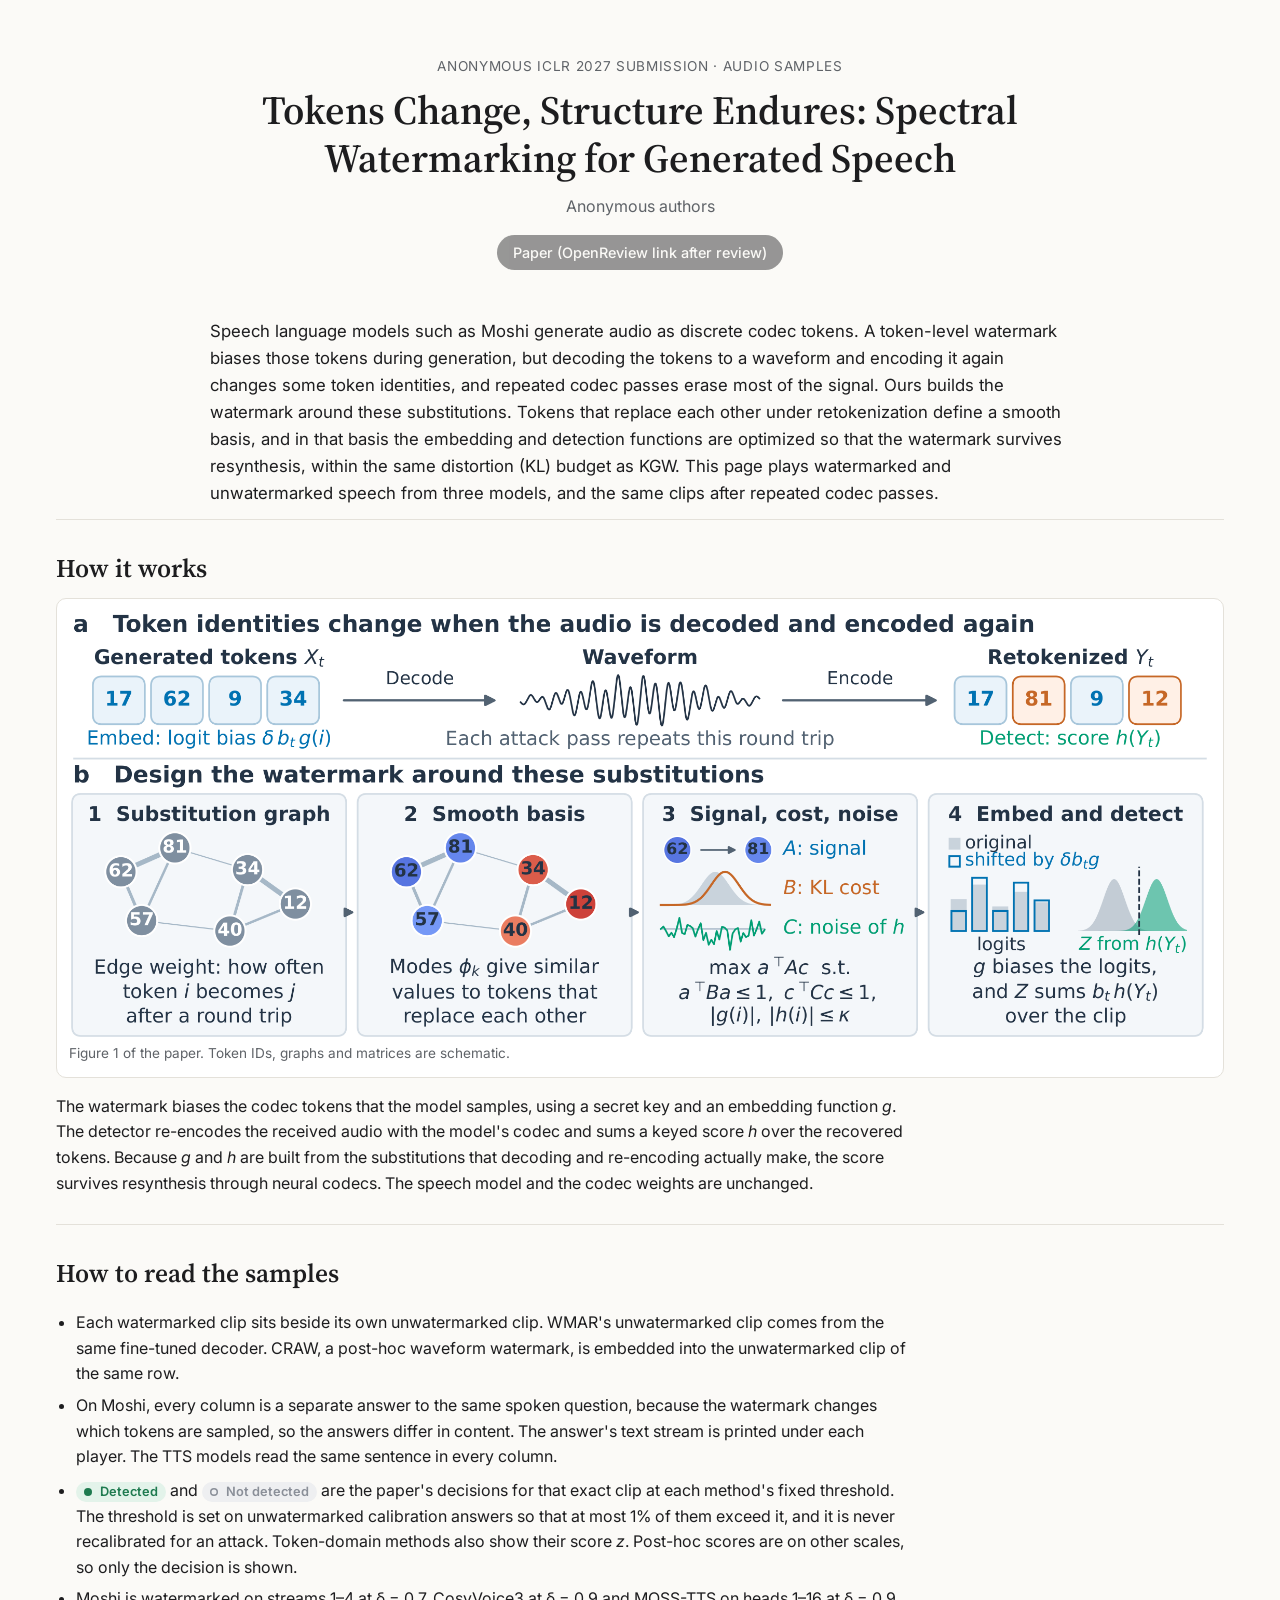
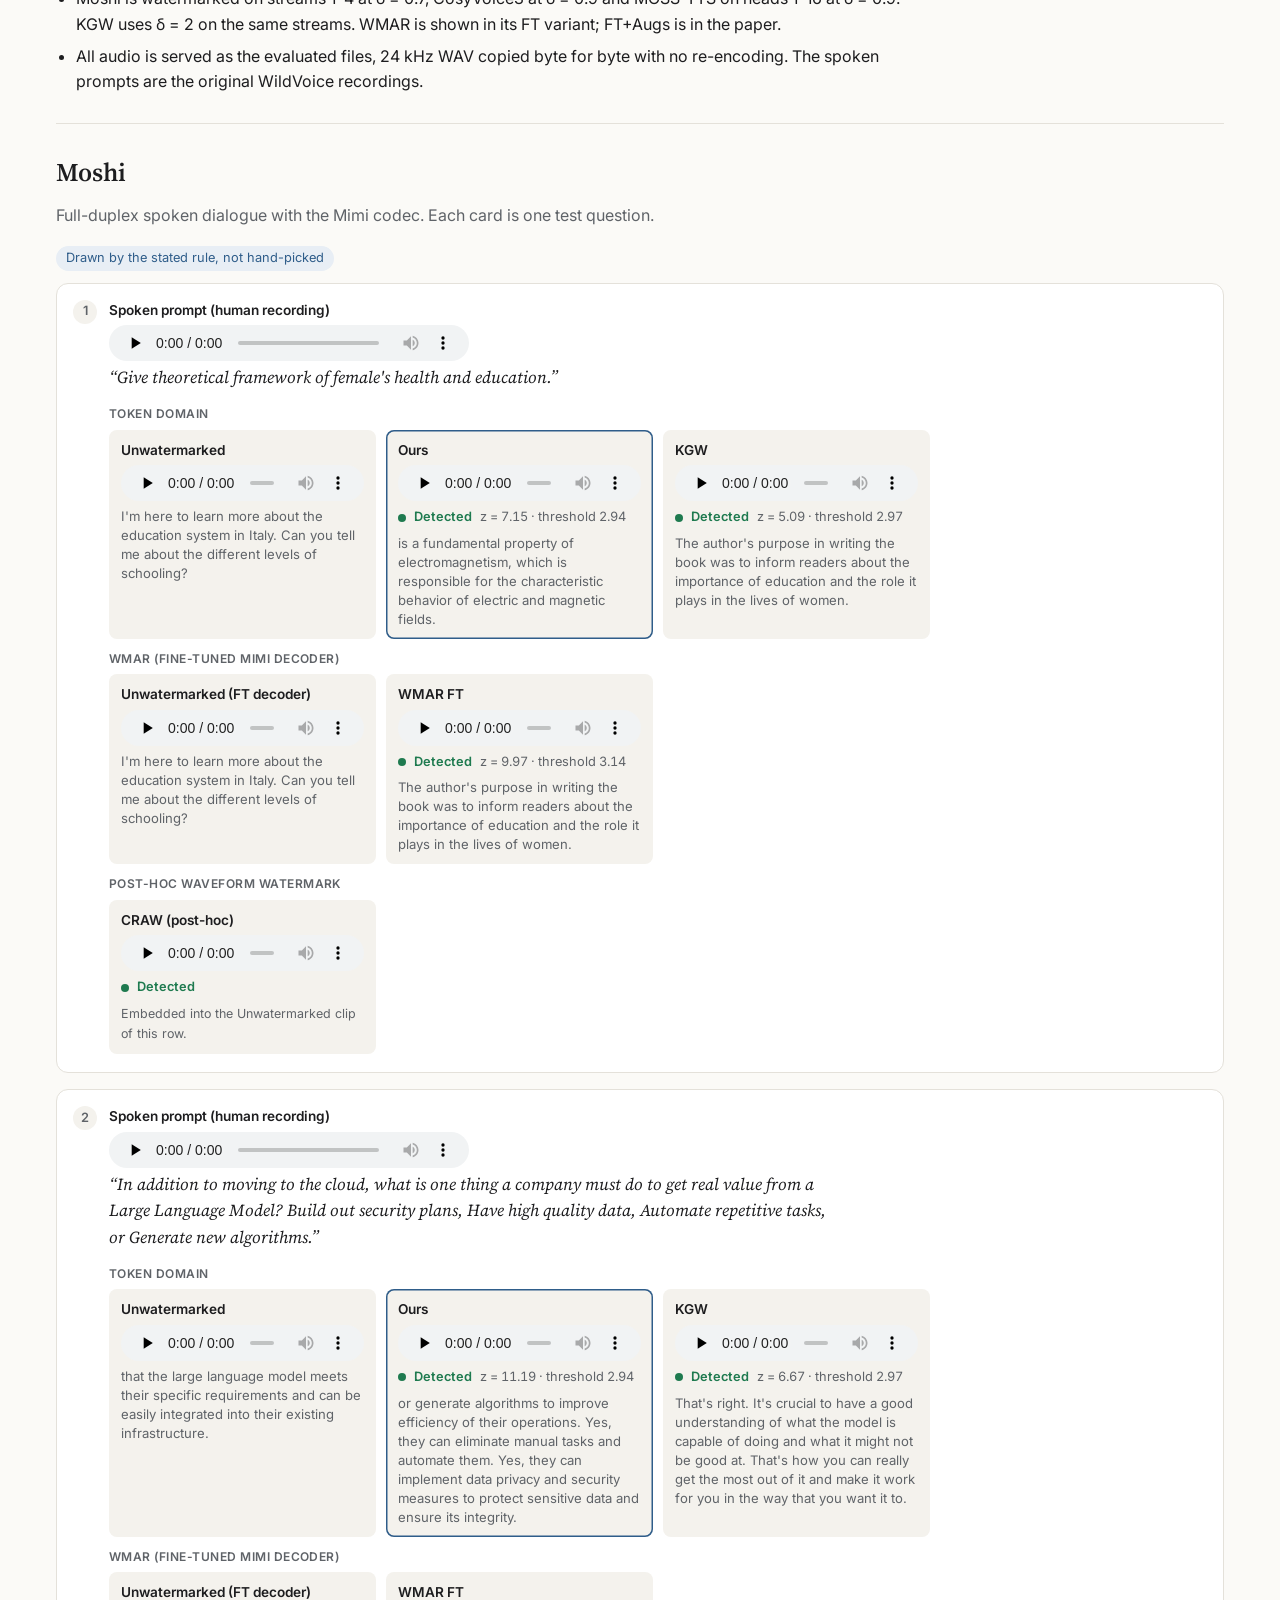
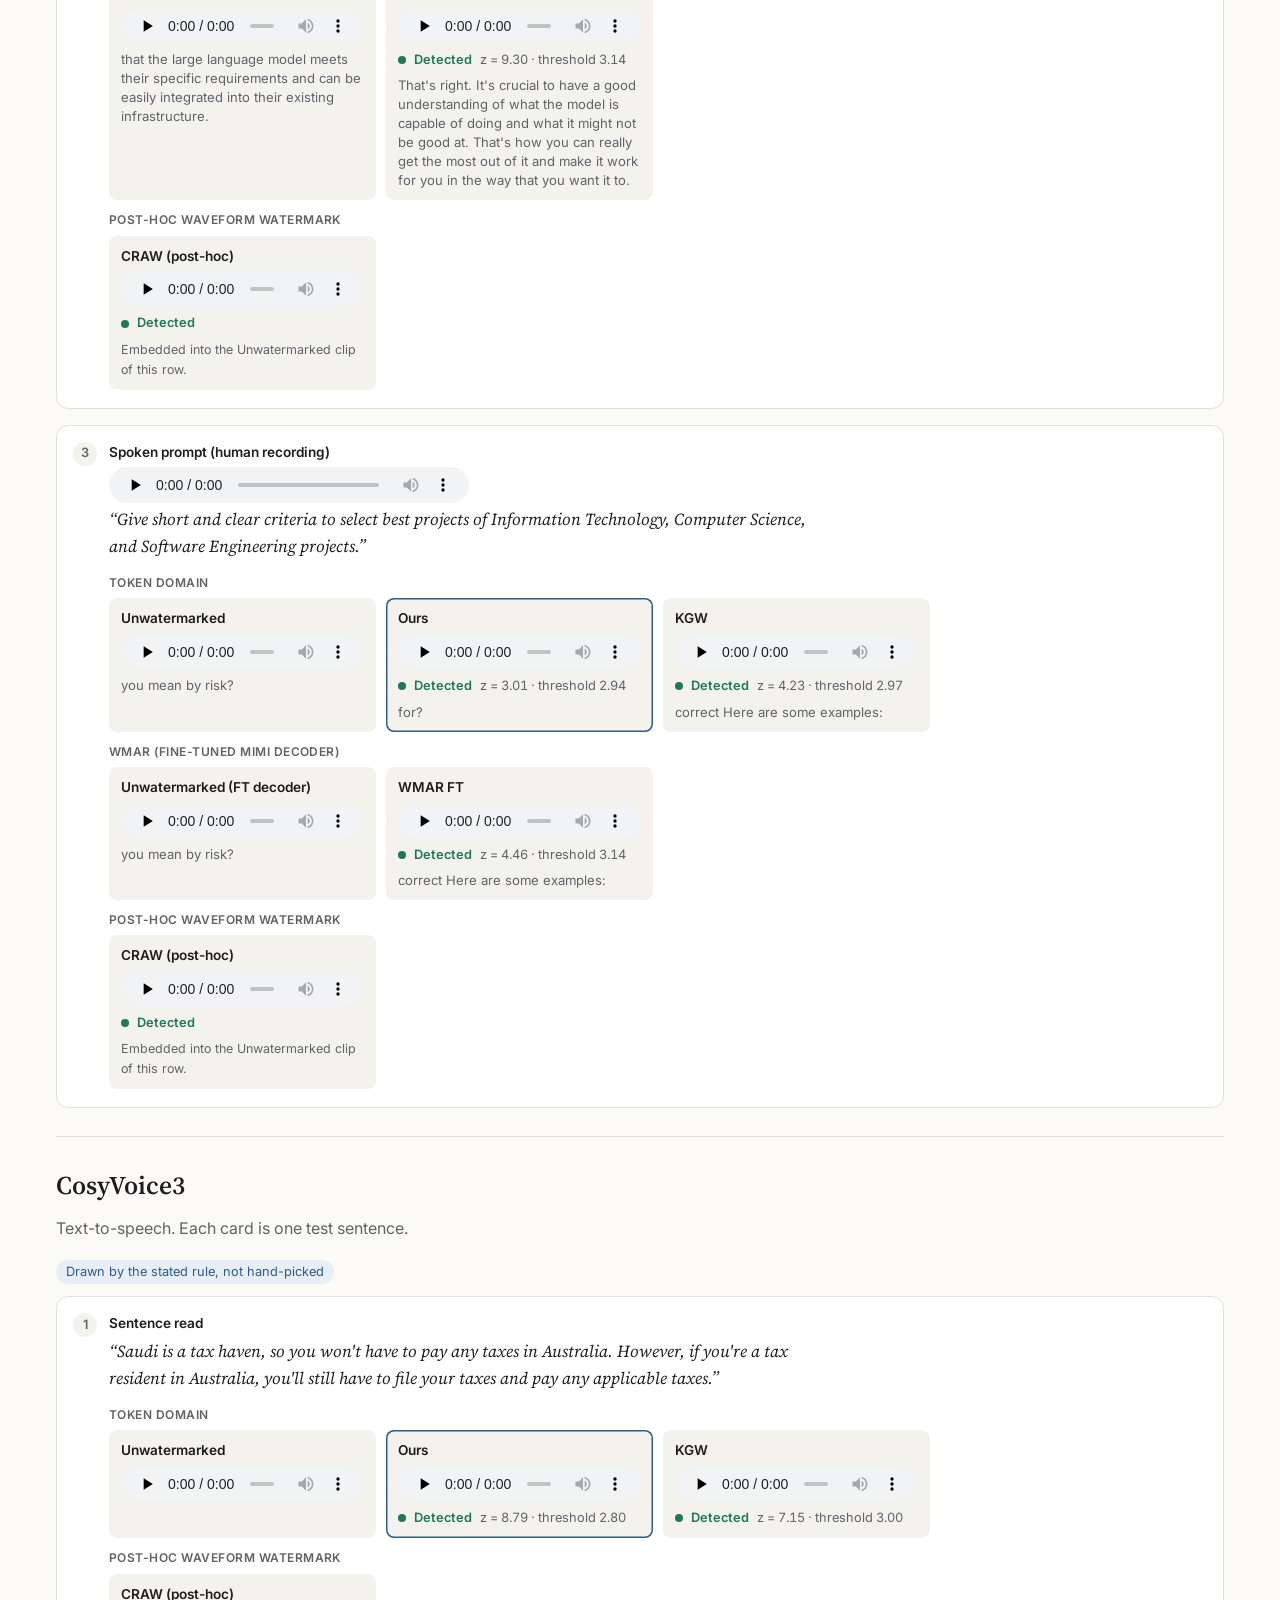
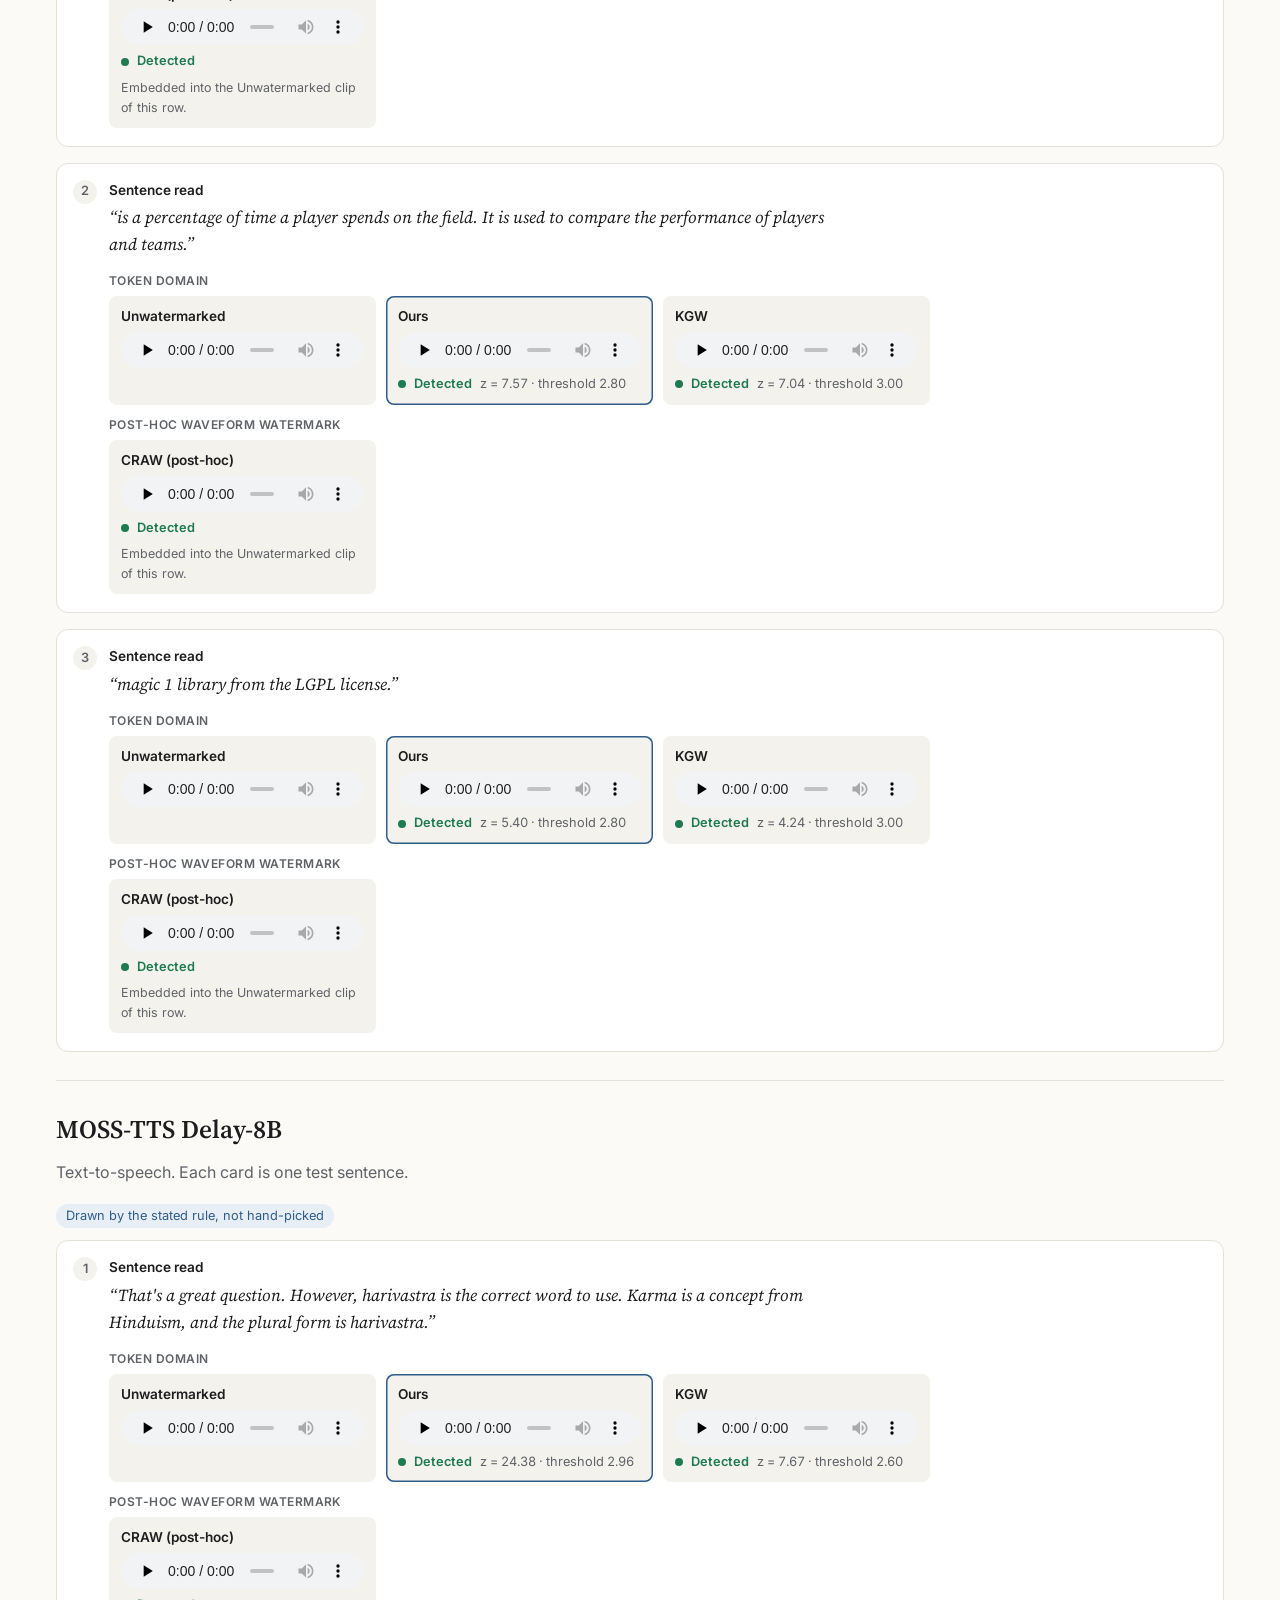
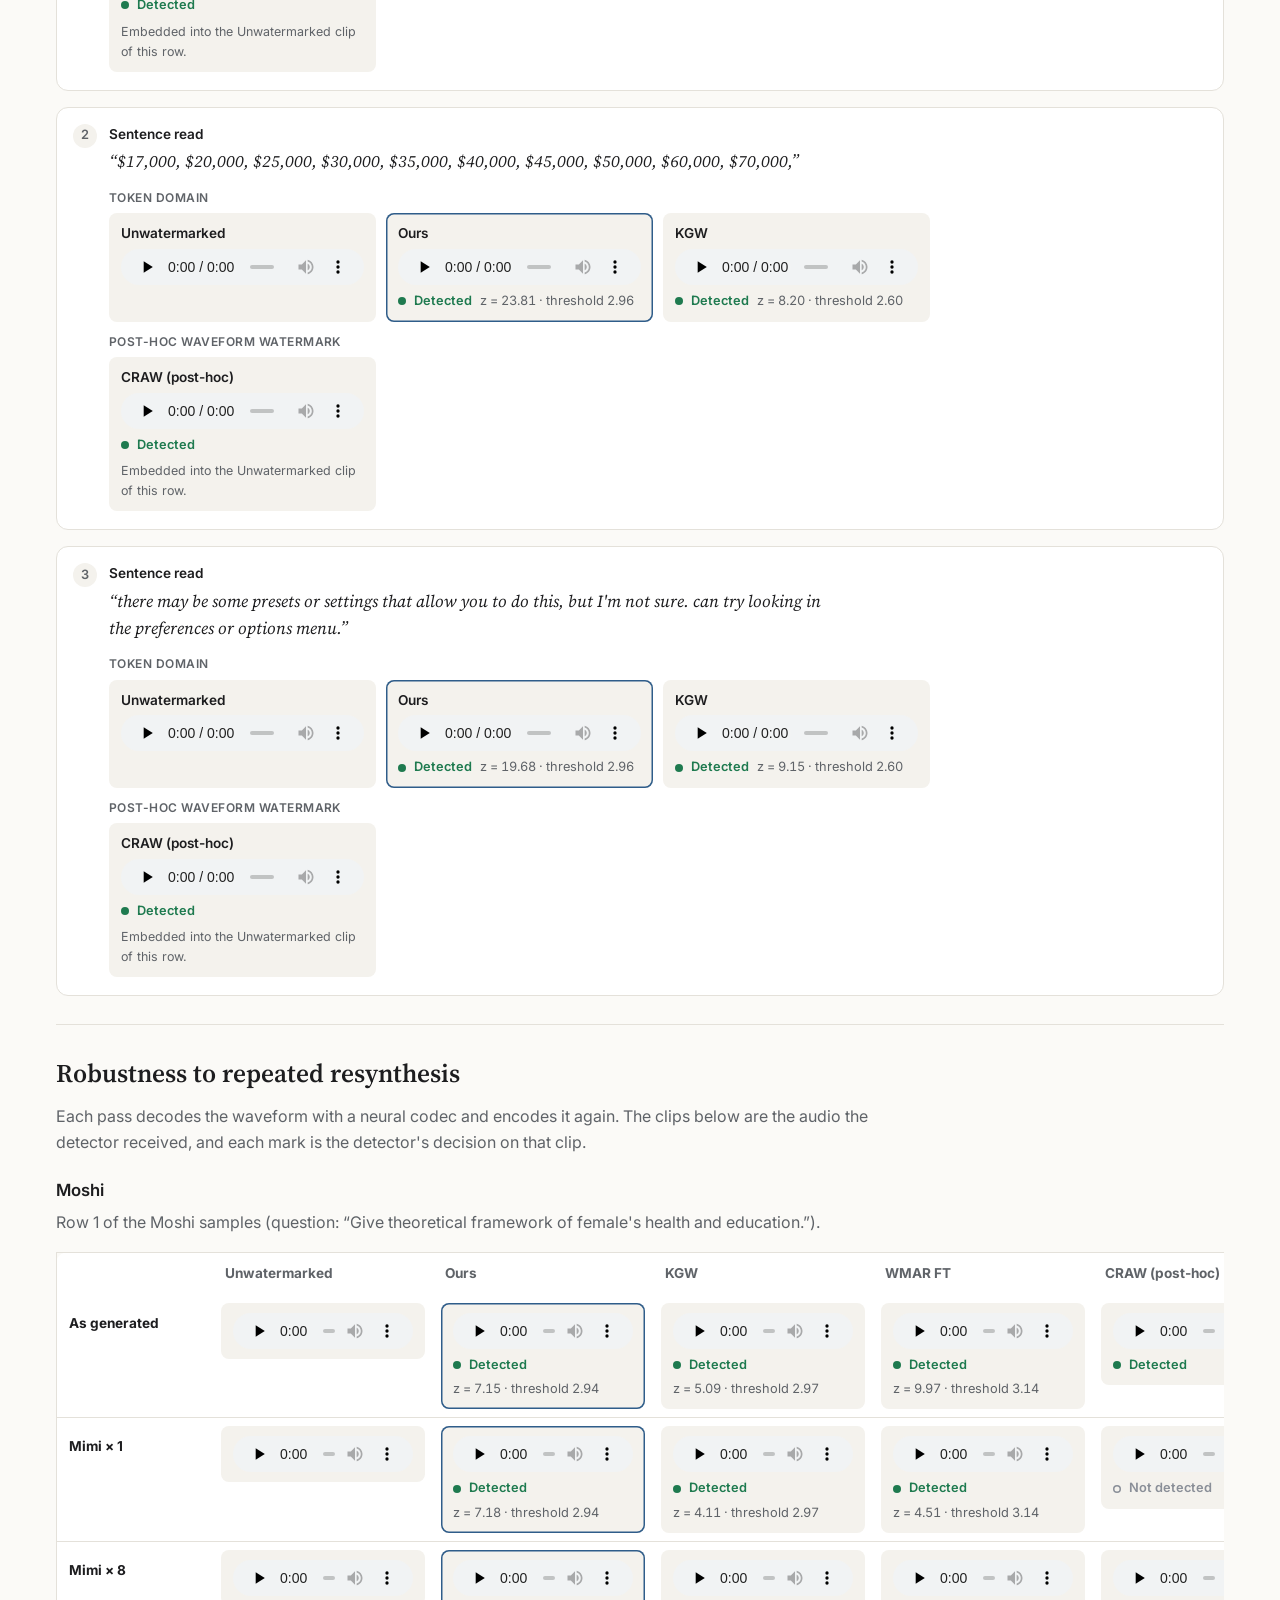
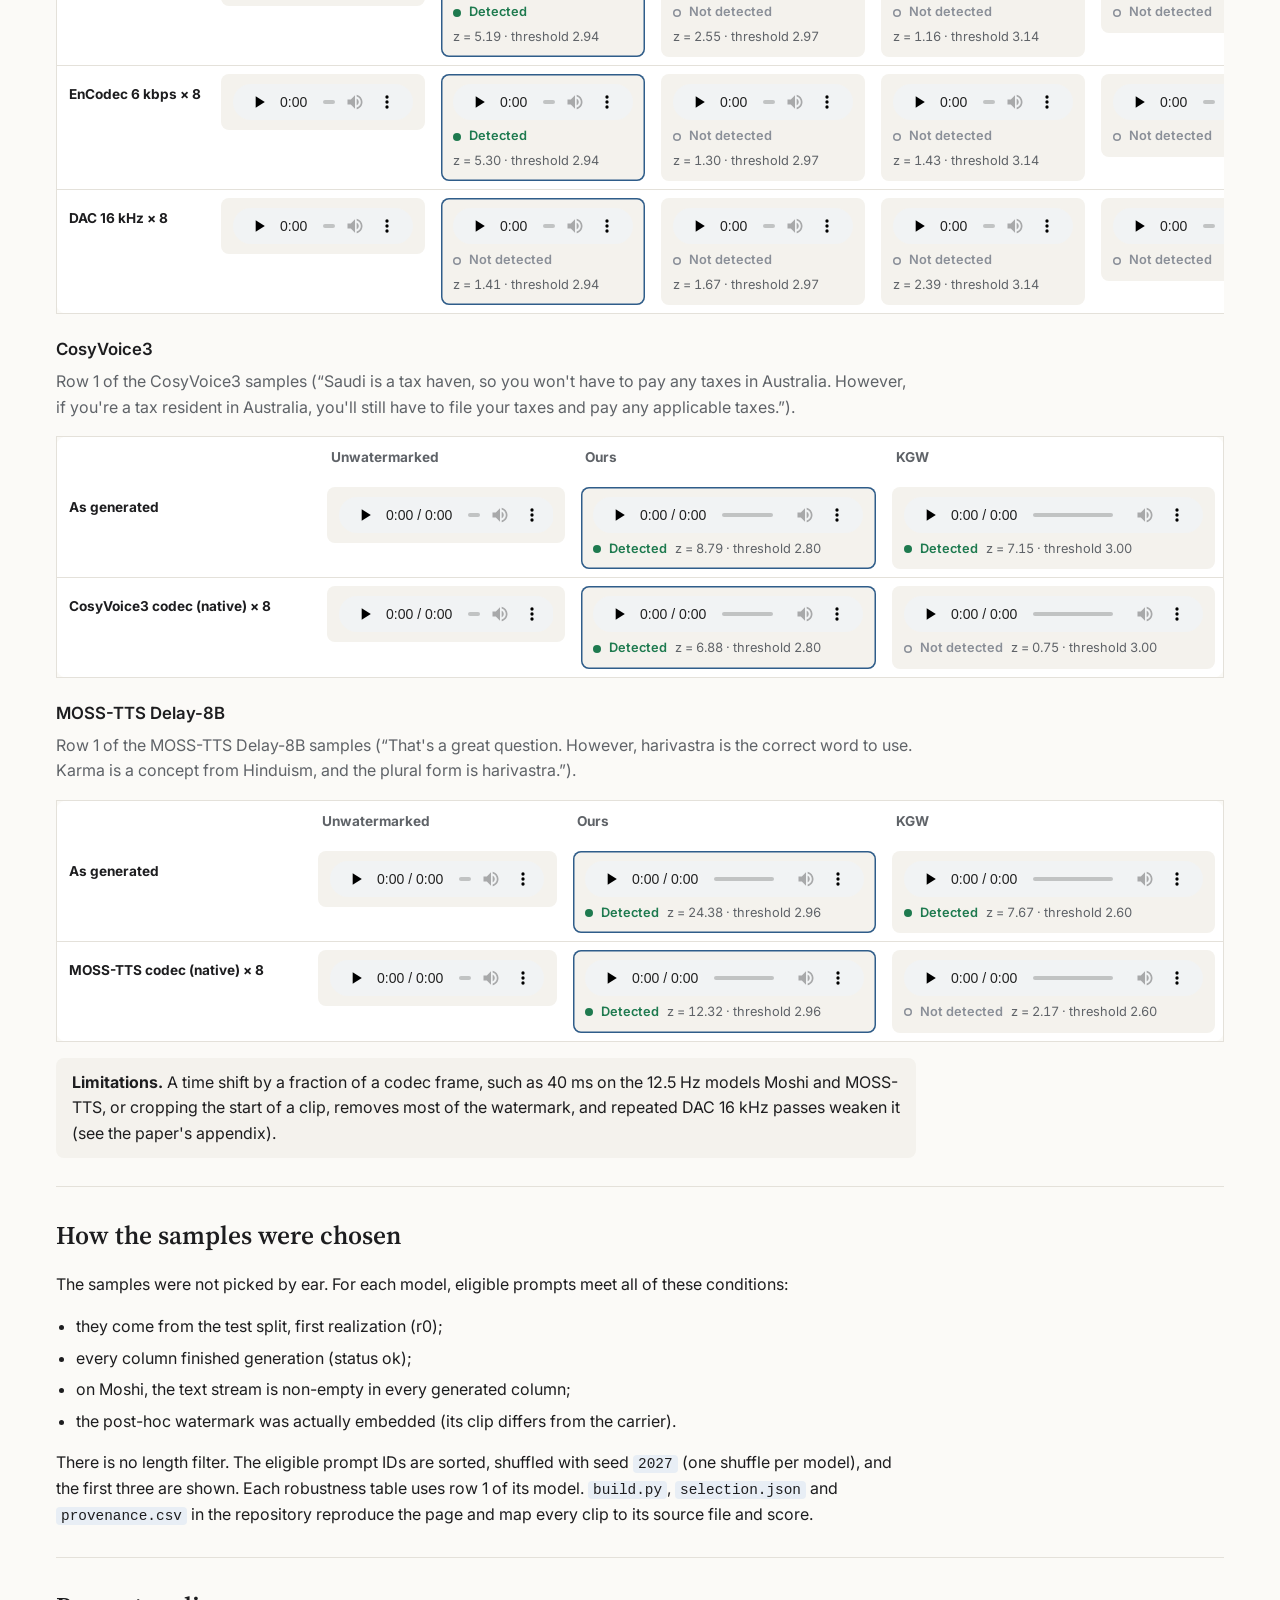
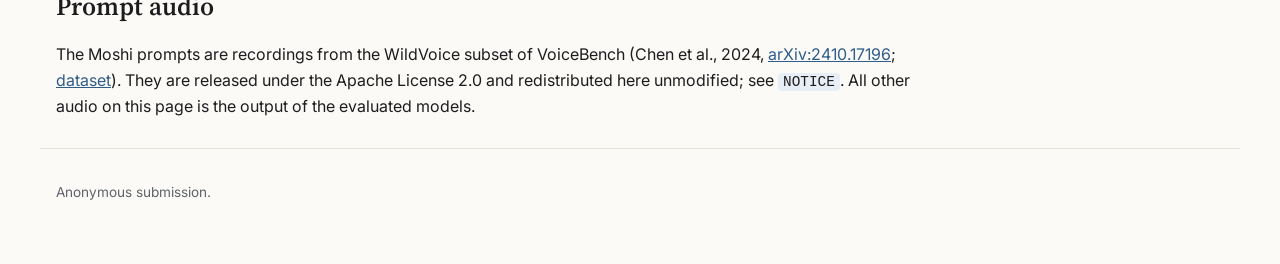
==== index.html @ becadd9c "Demo page" ====
<!DOCTYPE html>
<html lang="en">
<head>
<meta charset="utf-8">
<meta name="viewport" content="width=device-width, initial-scale=1">
<title>Ours Audio Samples</title>
<meta name="description" content="Audio samples for an anonymous ICLR 2027 submission on token-level watermarking for generated speech.">
<link rel="preconnect" href="https://fonts.googleapis.com">
<link href="https://fonts.googleapis.com/css2?family=Source+Serif+4:opsz,wght@8..60,400;8..60,600&family=Inter:wght@400;500;600&display=swap" rel="stylesheet">
<link rel="stylesheet" href="style.css">
</head>
<body>
<header class="hero">
  <p class="venue">Anonymous ICLR 2027 submission · audio samples</p>
  <h1>Tokens Change, Structure Endures: Spectral Watermarking for Generated Speech</h1>
  <p class="authors">Anonymous authors</p>
  <nav class="links"><span class="btn disabled">Paper (OpenReview link after review)</span></nav>
</header>

<main>
<section id="summary">
  <p class="summary">Speech language models such as Moshi generate audio as discrete codec tokens. A token-level watermark
  biases those tokens during generation, but decoding the tokens to a waveform and encoding it again changes some token
  identities, and repeated codec passes erase most of the signal. Ours builds the watermark around these
  substitutions. Tokens that replace each other under retokenization define a smooth basis, and in that basis the embedding
  and detection functions are optimized so that the watermark survives resynthesis, within the same distortion (KL) budget as KGW.
  This page plays watermarked and unwatermarked speech from three models, and the same clips after repeated codec passes.</p>
</section>

<section id="how">
  <h2>How it works</h2>
  <figure class="fig">
    <img src="assets/overview.png" alt="Figure 1 of the paper. (a) Decoding generated tokens and encoding the audio again changes some of them. (b) Substitutions define a graph; its smoothest modes form a basis; signal, cost and noise are measured in it; the solved functions g and h embed and detect the watermark." width="2200" height="820">
    <figcaption>Figure 1 of the paper. Token IDs, graphs and matrices are schematic.</figcaption>
  </figure>
  <p>The watermark biases the codec tokens that the model samples, using a secret key and an embedding function <i>g</i>. The
  detector re-encodes the received audio with the model's codec and sums a keyed score <i>h</i> over the recovered tokens.
  Because <i>g</i> and <i>h</i> are built from the substitutions that decoding and re-encoding actually make, the score
  survives resynthesis through neural codecs. The speech model and the codec weights are unchanged.</p>
</section>

<section id="listen">
  <h2>How to read the samples</h2>
  <ul class="notes">
    <li>Each watermarked clip sits beside its own unwatermarked clip. WMAR's unwatermarked clip comes from the same
      fine-tuned decoder. CRAW, a post-hoc waveform watermark, is embedded into the unwatermarked clip of the same row.</li>
    <li>On Moshi, every column is a separate answer to the same spoken question, because the watermark changes which tokens
      are sampled, so the answers differ in content. The answer's text stream is printed under each player. The TTS models
      read the same sentence in every column.</li>
    <li><span class="mark yes inline"><span class="dot"></span>Detected</span> and
      <span class="mark no inline"><span class="dot"></span>Not detected</span> are the paper's decisions for that exact
      clip at each method's fixed threshold. The threshold is set on unwatermarked calibration answers so that at most 1% of
      them exceed it, and it is never recalibrated for an attack. Token-domain methods also show their score <i>z</i>.
      Post-hoc scores are on other scales, so only the decision is shown.</li>
    <li>Moshi is watermarked on streams 1–4 at δ = 0.7, CosyVoice3 at δ = 0.9 and MOSS-TTS on heads 1–16 at δ = 0.9. KGW
      uses δ = 2 on the same streams. WMAR is shown in its FT variant; FT+Augs is in the paper.</li>
    <li>All audio is served as the evaluated files, 24 kHz WAV copied byte for byte with no re-encoding. The spoken prompts
      are the original WildVoice recordings.</li>
  </ul>
</section>

<section id="moshi">
  <h2>Moshi</h2>
  <p class="lede">Full-duplex spoken dialogue with the Mimi codec. Each card is one test question.</p>
  <span class="pick">Drawn by the stated rule, not hand-picked</span><article class="card"><div class="rowno">1</div><div class="prompt"><div class="lab">Spoken prompt (human recording)</div><audio controls preload="none" src="audio/prompts/wildvoice_0955.wav"></audio><p class="q">“Give theoretical framework of female&#x27;s health and education.”</p></div><div class="group"><div class="gname">Token domain</div><div class="tiles"><div class="tile null"><div class="lab">Unwatermarked</div><audio controls preload="none" src="audio/moshi/wildvoice_0955/clean/null.wav"></audio><p class="said">I&#x27;m here to learn more about the education system in Italy. Can you tell me about the different levels of schooling?</p></div><div class="tile ours"><div class="lab">Ours</div><audio controls preload="none" src="audio/moshi/wildvoice_0955/clean/ours.wav"></audio><div class="mark yes"><span class="dot"></span>Detected<span class="z">z = 7.15 · threshold 2.94</span></div><p class="said">is a fundamental property of electromagnetism, which is responsible for the characteristic behavior of electric and magnetic fields.</p></div><div class="tile kgw"><div class="lab">KGW</div><audio controls preload="none" src="audio/moshi/wildvoice_0955/clean/kgw.wav"></audio><div class="mark yes"><span class="dot"></span>Detected<span class="z">z = 5.09 · threshold 2.97</span></div><p class="said">The author&#x27;s purpose in writing the book was to inform readers about the importance of education and the role it plays in the lives of women.</p></div></div></div><div class="group"><div class="gname">WMAR (fine-tuned Mimi decoder)</div><div class="tiles"><div class="tile null_wmar"><div class="lab">Unwatermarked (FT decoder)</div><audio controls preload="none" src="audio/moshi/wildvoice_0955/clean/null_wmar.wav"></audio><p class="said">I&#x27;m here to learn more about the education system in Italy. Can you tell me about the different levels of schooling?</p></div><div class="tile wmar"><div class="lab">WMAR FT</div><audio controls preload="none" src="audio/moshi/wildvoice_0955/clean/wmar.wav"></audio><div class="mark yes"><span class="dot"></span>Detected<span class="z">z = 9.97 · threshold 3.14</span></div><p class="said">The author&#x27;s purpose in writing the book was to inform readers about the importance of education and the role it plays in the lives of women.</p></div></div></div><div class="group"><div class="gname">Post-hoc waveform watermark</div><div class="tiles"><div class="tile craw"><div class="lab">CRAW (post-hoc)</div><audio controls preload="none" src="audio/moshi/wildvoice_0955/clean/craw.wav"></audio><div class="mark yes"><span class="dot"></span>Detected</div><p class="note">Embedded into the Unwatermarked clip of this row.</p></div></div></div></article><article class="card"><div class="rowno">2</div><div class="prompt"><div class="lab">Spoken prompt (human recording)</div><audio controls preload="none" src="audio/prompts/wildvoice_0467.wav"></audio><p class="q">“In addition to moving to the cloud, what is one thing a company must do to get real value from a Large Language Model? Build out security plans, Have high quality data, Automate repetitive tasks, or Generate new algorithms.”</p></div><div class="group"><div class="gname">Token domain</div><div class="tiles"><div class="tile null"><div class="lab">Unwatermarked</div><audio controls preload="none" src="audio/moshi/wildvoice_0467/clean/null.wav"></audio><p class="said">that the large language model meets their specific requirements and can be easily integrated into their existing infrastructure.</p></div><div class="tile ours"><div class="lab">Ours</div><audio controls preload="none" src="audio/moshi/wildvoice_0467/clean/ours.wav"></audio><div class="mark yes"><span class="dot"></span>Detected<span class="z">z = 11.19 · threshold 2.94</span></div><p class="said">or generate algorithms to improve efficiency of their operations. Yes, they can eliminate manual tasks and automate them. Yes, they can implement data privacy and security measures to protect sensitive data and ensure its integrity.</p></div><div class="tile kgw"><div class="lab">KGW</div><audio controls preload="none" src="audio/moshi/wildvoice_0467/clean/kgw.wav"></audio><div class="mark yes"><span class="dot"></span>Detected<span class="z">z = 6.67 · threshold 2.97</span></div><p class="said">That&#x27;s right. It&#x27;s crucial to have a good understanding of what the model is capable of doing and what it might not be good at. That&#x27;s how you can really get the most out of it and make it work for you in the way that you want it to.</p></div></div></div><div class="group"><div class="gname">WMAR (fine-tuned Mimi decoder)</div><div class="tiles"><div class="tile null_wmar"><div class="lab">Unwatermarked (FT decoder)</div><audio controls preload="none" src="audio/moshi/wildvoice_0467/clean/null_wmar.wav"></audio><p class="said">that the large language model meets their specific requirements and can be easily integrated into their existing infrastructure.</p></div><div class="tile wmar"><div class="lab">WMAR FT</div><audio controls preload="none" src="audio/moshi/wildvoice_0467/clean/wmar.wav"></audio><div class="mark yes"><span class="dot"></span>Detected<span class="z">z = 9.30 · threshold 3.14</span></div><p class="said">That&#x27;s right. It&#x27;s crucial to have a good understanding of what the model is capable of doing and what it might not be good at. That&#x27;s how you can really get the most out of it and make it work for you in the way that you want it to.</p></div></div></div><div class="group"><div class="gname">Post-hoc waveform watermark</div><div class="tiles"><div class="tile craw"><div class="lab">CRAW (post-hoc)</div><audio controls preload="none" src="audio/moshi/wildvoice_0467/clean/craw.wav"></audio><div class="mark yes"><span class="dot"></span>Detected</div><p class="note">Embedded into the Unwatermarked clip of this row.</p></div></div></div></article><article class="card"><div class="rowno">3</div><div class="prompt"><div class="lab">Spoken prompt (human recording)</div><audio controls preload="none" src="audio/prompts/wildvoice_0792.wav"></audio><p class="q">“Give short and clear criteria to select best projects of Information Technology, Computer Science, and Software Engineering projects.”</p></div><div class="group"><div class="gname">Token domain</div><div class="tiles"><div class="tile null"><div class="lab">Unwatermarked</div><audio controls preload="none" src="audio/moshi/wildvoice_0792/clean/null.wav"></audio><p class="said">you mean by risk?</p></div><div class="tile ours"><div class="lab">Ours</div><audio controls preload="none" src="audio/moshi/wildvoice_0792/clean/ours.wav"></audio><div class="mark yes"><span class="dot"></span>Detected<span class="z">z = 3.01 · threshold 2.94</span></div><p class="said">for?</p></div><div class="tile kgw"><div class="lab">KGW</div><audio controls preload="none" src="audio/moshi/wildvoice_0792/clean/kgw.wav"></audio><div class="mark yes"><span class="dot"></span>Detected<span class="z">z = 4.23 · threshold 2.97</span></div><p class="said">correct Here are some examples:</p></div></div></div><div class="group"><div class="gname">WMAR (fine-tuned Mimi decoder)</div><div class="tiles"><div class="tile null_wmar"><div class="lab">Unwatermarked (FT decoder)</div><audio controls preload="none" src="audio/moshi/wildvoice_0792/clean/null_wmar.wav"></audio><p class="said">you mean by risk?</p></div><div class="tile wmar"><div class="lab">WMAR FT</div><audio controls preload="none" src="audio/moshi/wildvoice_0792/clean/wmar.wav"></audio><div class="mark yes"><span class="dot"></span>Detected<span class="z">z = 4.46 · threshold 3.14</span></div><p class="said">correct Here are some examples:</p></div></div></div><div class="group"><div class="gname">Post-hoc waveform watermark</div><div class="tiles"><div class="tile craw"><div class="lab">CRAW (post-hoc)</div><audio controls preload="none" src="audio/moshi/wildvoice_0792/clean/craw.wav"></audio><div class="mark yes"><span class="dot"></span>Detected</div><p class="note">Embedded into the Unwatermarked clip of this row.</p></div></div></div></article>
</section>

<section id="cosy">
  <h2>CosyVoice3</h2>
  <p class="lede">Text-to-speech. Each card is one test sentence.</p>
  <span class="pick">Drawn by the stated rule, not hand-picked</span><article class="card"><div class="rowno">1</div><div class="prompt"><div class="lab">Sentence read</div><p class="q">“Saudi is a tax haven, so you won&#x27;t have to pay any taxes in Australia. However, if you&#x27;re a tax resident in Australia, you&#x27;ll still have to file your taxes and pay any applicable taxes.”</p></div><div class="group"><div class="gname">Token domain</div><div class="tiles"><div class="tile null"><div class="lab">Unwatermarked</div><audio controls preload="none" src="audio/cosyvoice3/text_eval_00909/clean/null.wav"></audio></div><div class="tile ours"><div class="lab">Ours</div><audio controls preload="none" src="audio/cosyvoice3/text_eval_00909/clean/ours.wav"></audio><div class="mark yes"><span class="dot"></span>Detected<span class="z">z = 8.79 · threshold 2.80</span></div></div><div class="tile kgw"><div class="lab">KGW</div><audio controls preload="none" src="audio/cosyvoice3/text_eval_00909/clean/kgw.wav"></audio><div class="mark yes"><span class="dot"></span>Detected<span class="z">z = 7.15 · threshold 3.00</span></div></div></div></div><div class="group"><div class="gname">Post-hoc waveform watermark</div><div class="tiles"><div class="tile craw"><div class="lab">CRAW (post-hoc)</div><audio controls preload="none" src="audio/cosyvoice3/text_eval_00909/clean/craw.wav"></audio><div class="mark yes"><span class="dot"></span>Detected</div><p class="note">Embedded into the Unwatermarked clip of this row.</p></div></div></div></article><article class="card"><div class="rowno">2</div><div class="prompt"><div class="lab">Sentence read</div><p class="q">“is a percentage of time a player spends on the field. It is used to compare the performance of players and teams.”</p></div><div class="group"><div class="gname">Token domain</div><div class="tiles"><div class="tile null"><div class="lab">Unwatermarked</div><audio controls preload="none" src="audio/cosyvoice3/text_eval_00122/clean/null.wav"></audio></div><div class="tile ours"><div class="lab">Ours</div><audio controls preload="none" src="audio/cosyvoice3/text_eval_00122/clean/ours.wav"></audio><div class="mark yes"><span class="dot"></span>Detected<span class="z">z = 7.57 · threshold 2.80</span></div></div><div class="tile kgw"><div class="lab">KGW</div><audio controls preload="none" src="audio/cosyvoice3/text_eval_00122/clean/kgw.wav"></audio><div class="mark yes"><span class="dot"></span>Detected<span class="z">z = 7.04 · threshold 3.00</span></div></div></div></div><div class="group"><div class="gname">Post-hoc waveform watermark</div><div class="tiles"><div class="tile craw"><div class="lab">CRAW (post-hoc)</div><audio controls preload="none" src="audio/cosyvoice3/text_eval_00122/clean/craw.wav"></audio><div class="mark yes"><span class="dot"></span>Detected</div><p class="note">Embedded into the Unwatermarked clip of this row.</p></div></div></div></article><article class="card"><div class="rowno">3</div><div class="prompt"><div class="lab">Sentence read</div><p class="q">“magic 1 library from the LGPL license.”</p></div><div class="group"><div class="gname">Token domain</div><div class="tiles"><div class="tile null"><div class="lab">Unwatermarked</div><audio controls preload="none" src="audio/cosyvoice3/text_eval_00899/clean/null.wav"></audio></div><div class="tile ours"><div class="lab">Ours</div><audio controls preload="none" src="audio/cosyvoice3/text_eval_00899/clean/ours.wav"></audio><div class="mark yes"><span class="dot"></span>Detected<span class="z">z = 5.40 · threshold 2.80</span></div></div><div class="tile kgw"><div class="lab">KGW</div><audio controls preload="none" src="audio/cosyvoice3/text_eval_00899/clean/kgw.wav"></audio><div class="mark yes"><span class="dot"></span>Detected<span class="z">z = 4.24 · threshold 3.00</span></div></div></div></div><div class="group"><div class="gname">Post-hoc waveform watermark</div><div class="tiles"><div class="tile craw"><div class="lab">CRAW (post-hoc)</div><audio controls preload="none" src="audio/cosyvoice3/text_eval_00899/clean/craw.wav"></audio><div class="mark yes"><span class="dot"></span>Detected</div><p class="note">Embedded into the Unwatermarked clip of this row.</p></div></div></div></article>
</section>

<section id="moss">
  <h2>MOSS-TTS Delay-8B</h2>
  <p class="lede">Text-to-speech. Each card is one test sentence.</p>
  <span class="pick">Drawn by the stated rule, not hand-picked</span><article class="card"><div class="rowno">1</div><div class="prompt"><div class="lab">Sentence read</div><p class="q">“That&#x27;s a great question. However, harivastra is the correct word to use. Karma is a concept from Hinduism, and the plural form is harivastra.”</p></div><div class="group"><div class="gname">Token domain</div><div class="tiles"><div class="tile null"><div class="lab">Unwatermarked</div><audio controls preload="none" src="audio/moss/text_eval_00434/clean/null.wav"></audio></div><div class="tile ours"><div class="lab">Ours</div><audio controls preload="none" src="audio/moss/text_eval_00434/clean/ours.wav"></audio><div class="mark yes"><span class="dot"></span>Detected<span class="z">z = 24.38 · threshold 2.96</span></div></div><div class="tile kgw"><div class="lab">KGW</div><audio controls preload="none" src="audio/moss/text_eval_00434/clean/kgw.wav"></audio><div class="mark yes"><span class="dot"></span>Detected<span class="z">z = 7.67 · threshold 2.60</span></div></div></div></div><div class="group"><div class="gname">Post-hoc waveform watermark</div><div class="tiles"><div class="tile craw"><div class="lab">CRAW (post-hoc)</div><audio controls preload="none" src="audio/moss/text_eval_00434/clean/craw.wav"></audio><div class="mark yes"><span class="dot"></span>Detected</div><p class="note">Embedded into the Unwatermarked clip of this row.</p></div></div></div></article><article class="card"><div class="rowno">2</div><div class="prompt"><div class="lab">Sentence read</div><p class="q">“$17,000, $20,000, $25,000, $30,000, $35,000, $40,000, $45,000, $50,000, $60,000, $70,000,”</p></div><div class="group"><div class="gname">Token domain</div><div class="tiles"><div class="tile null"><div class="lab">Unwatermarked</div><audio controls preload="none" src="audio/moss/text_eval_00168/clean/null.wav"></audio></div><div class="tile ours"><div class="lab">Ours</div><audio controls preload="none" src="audio/moss/text_eval_00168/clean/ours.wav"></audio><div class="mark yes"><span class="dot"></span>Detected<span class="z">z = 23.81 · threshold 2.96</span></div></div><div class="tile kgw"><div class="lab">KGW</div><audio controls preload="none" src="audio/moss/text_eval_00168/clean/kgw.wav"></audio><div class="mark yes"><span class="dot"></span>Detected<span class="z">z = 8.20 · threshold 2.60</span></div></div></div></div><div class="group"><div class="gname">Post-hoc waveform watermark</div><div class="tiles"><div class="tile craw"><div class="lab">CRAW (post-hoc)</div><audio controls preload="none" src="audio/moss/text_eval_00168/clean/craw.wav"></audio><div class="mark yes"><span class="dot"></span>Detected</div><p class="note">Embedded into the Unwatermarked clip of this row.</p></div></div></div></article><article class="card"><div class="rowno">3</div><div class="prompt"><div class="lab">Sentence read</div><p class="q">“there may be some presets or settings that allow you to do this, but I&#x27;m not sure. can try looking in the preferences or options menu.”</p></div><div class="group"><div class="gname">Token domain</div><div class="tiles"><div class="tile null"><div class="lab">Unwatermarked</div><audio controls preload="none" src="audio/moss/text_eval_00466/clean/null.wav"></audio></div><div class="tile ours"><div class="lab">Ours</div><audio controls preload="none" src="audio/moss/text_eval_00466/clean/ours.wav"></audio><div class="mark yes"><span class="dot"></span>Detected<span class="z">z = 19.68 · threshold 2.96</span></div></div><div class="tile kgw"><div class="lab">KGW</div><audio controls preload="none" src="audio/moss/text_eval_00466/clean/kgw.wav"></audio><div class="mark yes"><span class="dot"></span>Detected<span class="z">z = 9.15 · threshold 2.60</span></div></div></div></div><div class="group"><div class="gname">Post-hoc waveform watermark</div><div class="tiles"><div class="tile craw"><div class="lab">CRAW (post-hoc)</div><audio controls preload="none" src="audio/moss/text_eval_00466/clean/craw.wav"></audio><div class="mark yes"><span class="dot"></span>Detected</div><p class="note">Embedded into the Unwatermarked clip of this row.</p></div></div></div></article>
</section>

<section id="robust">
  <h2>Robustness to repeated resynthesis</h2>
  <p class="lede">Each pass decodes the waveform with a neural codec and encodes it again. The clips below are the audio the
  detector received, and each mark is the detector's decision on that clip.</p>
  <h3>Moshi</h3>
  <p class="lede">Row 1 of the Moshi samples (question: “Give theoretical framework of female&#x27;s health and education.”).</p><div class="scroll"><table class="robust"><thead><tr><th></th><th>Unwatermarked</th><th>Ours</th><th>KGW</th><th>WMAR FT</th><th>CRAW (post-hoc)</th></tr></thead><tbody><tr><th class='cond'>As generated</th><td><div class="tile null"><div class="lab">Unwatermarked</div><audio controls preload="none" src="audio/robust_moshi/wildvoice_0955/clean/null.wav"></audio></div></td><td><div class="tile ours"><div class="lab">Ours</div><audio controls preload="none" src="audio/robust_moshi/wildvoice_0955/clean/ours.wav"></audio><div class="mark yes"><span class="dot"></span>Detected<span class="z">z = 7.15 · threshold 2.94</span></div></div></td><td><div class="tile kgw"><div class="lab">KGW</div><audio controls preload="none" src="audio/robust_moshi/wildvoice_0955/clean/kgw.wav"></audio><div class="mark yes"><span class="dot"></span>Detected<span class="z">z = 5.09 · threshold 2.97</span></div></div></td><td><div class="tile wmar"><div class="lab">WMAR FT</div><audio controls preload="none" src="audio/robust_moshi/wildvoice_0955/clean/wmar.wav"></audio><div class="mark yes"><span class="dot"></span>Detected<span class="z">z = 9.97 · threshold 3.14</span></div></div></td><td><div class="tile craw"><div class="lab">CRAW (post-hoc)</div><audio controls preload="none" src="audio/robust_moshi/wildvoice_0955/clean/craw.wav"></audio><div class="mark yes"><span class="dot"></span>Detected</div></div></td></tr><tr><th class='cond'>Mimi × 1</th><td><div class="tile null"><div class="lab">Unwatermarked</div><audio controls preload="none" src="audio/robust_moshi/wildvoice_0955/mimi_x1/null.wav"></audio></div></td><td><div class="tile ours"><div class="lab">Ours</div><audio controls preload="none" src="audio/robust_moshi/wildvoice_0955/mimi_x1/ours.wav"></audio><div class="mark yes"><span class="dot"></span>Detected<span class="z">z = 7.18 · threshold 2.94</span></div></div></td><td><div class="tile kgw"><div class="lab">KGW</div><audio controls preload="none" src="audio/robust_moshi/wildvoice_0955/mimi_x1/kgw.wav"></audio><div class="mark yes"><span class="dot"></span>Detected<span class="z">z = 4.11 · threshold 2.97</span></div></div></td><td><div class="tile wmar"><div class="lab">WMAR FT</div><audio controls preload="none" src="audio/robust_moshi/wildvoice_0955/mimi_x1/wmar.wav"></audio><div class="mark yes"><span class="dot"></span>Detected<span class="z">z = 4.51 · threshold 3.14</span></div></div></td><td><div class="tile craw"><div class="lab">CRAW (post-hoc)</div><audio controls preload="none" src="audio/robust_moshi/wildvoice_0955/mimi_x1/craw.wav"></audio><div class="mark no"><span class="dot"></span>Not detected</div></div></td></tr><tr><th class='cond'>Mimi × 8</th><td><div class="tile null"><div class="lab">Unwatermarked</div><audio controls preload="none" src="audio/robust_moshi/wildvoice_0955/mimi_x8/null.wav"></audio></div></td><td><div class="tile ours"><div class="lab">Ours</div><audio controls preload="none" src="audio/robust_moshi/wildvoice_0955/mimi_x8/ours.wav"></audio><div class="mark yes"><span class="dot"></span>Detected<span class="z">z = 5.19 · threshold 2.94</span></div></div></td><td><div class="tile kgw"><div class="lab">KGW</div><audio controls preload="none" src="audio/robust_moshi/wildvoice_0955/mimi_x8/kgw.wav"></audio><div class="mark no"><span class="dot"></span>Not detected<span class="z">z = 2.55 · threshold 2.97</span></div></div></td><td><div class="tile wmar"><div class="lab">WMAR FT</div><audio controls preload="none" src="audio/robust_moshi/wildvoice_0955/mimi_x8/wmar.wav"></audio><div class="mark no"><span class="dot"></span>Not detected<span class="z">z = 1.16 · threshold 3.14</span></div></div></td><td><div class="tile craw"><div class="lab">CRAW (post-hoc)</div><audio controls preload="none" src="audio/robust_moshi/wildvoice_0955/mimi_x8/craw.wav"></audio><div class="mark no"><span class="dot"></span>Not detected</div></div></td></tr><tr><th class='cond'>EnCodec 6 kbps × 8</th><td><div class="tile null"><div class="lab">Unwatermarked</div><audio controls preload="none" src="audio/robust_moshi/wildvoice_0955/encodec6k_x8/null.wav"></audio></div></td><td><div class="tile ours"><div class="lab">Ours</div><audio controls preload="none" src="audio/robust_moshi/wildvoice_0955/encodec6k_x8/ours.wav"></audio><div class="mark yes"><span class="dot"></span>Detected<span class="z">z = 5.30 · threshold 2.94</span></div></div></td><td><div class="tile kgw"><div class="lab">KGW</div><audio controls preload="none" src="audio/robust_moshi/wildvoice_0955/encodec6k_x8/kgw.wav"></audio><div class="mark no"><span class="dot"></span>Not detected<span class="z">z = 1.30 · threshold 2.97</span></div></div></td><td><div class="tile wmar"><div class="lab">WMAR FT</div><audio controls preload="none" src="audio/robust_moshi/wildvoice_0955/encodec6k_x8/wmar.wav"></audio><div class="mark no"><span class="dot"></span>Not detected<span class="z">z = 1.43 · threshold 3.14</span></div></div></td><td><div class="tile craw"><div class="lab">CRAW (post-hoc)</div><audio controls preload="none" src="audio/robust_moshi/wildvoice_0955/encodec6k_x8/craw.wav"></audio><div class="mark no"><span class="dot"></span>Not detected</div></div></td></tr><tr><th class='cond'>DAC 16 kHz × 8</th><td><div class="tile null"><div class="lab">Unwatermarked</div><audio controls preload="none" src="audio/robust_moshi/wildvoice_0955/dac16_x8/null.wav"></audio></div></td><td><div class="tile ours"><div class="lab">Ours</div><audio controls preload="none" src="audio/robust_moshi/wildvoice_0955/dac16_x8/ours.wav"></audio><div class="mark no"><span class="dot"></span>Not detected<span class="z">z = 1.41 · threshold 2.94</span></div></div></td><td><div class="tile kgw"><div class="lab">KGW</div><audio controls preload="none" src="audio/robust_moshi/wildvoice_0955/dac16_x8/kgw.wav"></audio><div class="mark no"><span class="dot"></span>Not detected<span class="z">z = 1.67 · threshold 2.97</span></div></div></td><td><div class="tile wmar"><div class="lab">WMAR FT</div><audio controls preload="none" src="audio/robust_moshi/wildvoice_0955/dac16_x8/wmar.wav"></audio><div class="mark no"><span class="dot"></span>Not detected<span class="z">z = 2.39 · threshold 3.14</span></div></div></td><td><div class="tile craw"><div class="lab">CRAW (post-hoc)</div><audio controls preload="none" src="audio/robust_moshi/wildvoice_0955/dac16_x8/craw.wav"></audio><div class="mark no"><span class="dot"></span>Not detected</div></div></td></tr></tbody></table></div>
  <h3>CosyVoice3</h3>
  <p class="lede">Row 1 of the CosyVoice3 samples (“Saudi is a tax haven, so you won&#x27;t have to pay any taxes in Australia. However, if you&#x27;re a tax resident in Australia, you&#x27;ll still have to file your taxes and pay any applicable taxes.”).</p><div class="scroll"><table class="robust"><thead><tr><th></th><th>Unwatermarked</th><th>Ours</th><th>KGW</th></tr></thead><tbody><tr><th class='cond'>As generated</th><td><div class="tile null"><div class="lab">Unwatermarked</div><audio controls preload="none" src="audio/robust_cosyvoice3/text_eval_00909/clean/null.wav"></audio></div></td><td><div class="tile ours"><div class="lab">Ours</div><audio controls preload="none" src="audio/robust_cosyvoice3/text_eval_00909/clean/ours.wav"></audio><div class="mark yes"><span class="dot"></span>Detected<span class="z">z = 8.79 · threshold 2.80</span></div></div></td><td><div class="tile kgw"><div class="lab">KGW</div><audio controls preload="none" src="audio/robust_cosyvoice3/text_eval_00909/clean/kgw.wav"></audio><div class="mark yes"><span class="dot"></span>Detected<span class="z">z = 7.15 · threshold 3.00</span></div></div></td></tr><tr><th class='cond'>CosyVoice3 codec (native) × 8</th><td><div class="tile null"><div class="lab">Unwatermarked</div><audio controls preload="none" src="audio/robust_cosyvoice3/text_eval_00909/cosy_resyn_x8/null.wav"></audio></div></td><td><div class="tile ours"><div class="lab">Ours</div><audio controls preload="none" src="audio/robust_cosyvoice3/text_eval_00909/cosy_resyn_x8/ours.wav"></audio><div class="mark yes"><span class="dot"></span>Detected<span class="z">z = 6.88 · threshold 2.80</span></div></div></td><td><div class="tile kgw"><div class="lab">KGW</div><audio controls preload="none" src="audio/robust_cosyvoice3/text_eval_00909/cosy_resyn_x8/kgw.wav"></audio><div class="mark no"><span class="dot"></span>Not detected<span class="z">z = 0.75 · threshold 3.00</span></div></div></td></tr></tbody></table></div>
  <h3>MOSS-TTS Delay-8B</h3>
  <p class="lede">Row 1 of the MOSS-TTS Delay-8B samples (“That&#x27;s a great question. However, harivastra is the correct word to use. Karma is a concept from Hinduism, and the plural form is harivastra.”).</p><div class="scroll"><table class="robust"><thead><tr><th></th><th>Unwatermarked</th><th>Ours</th><th>KGW</th></tr></thead><tbody><tr><th class='cond'>As generated</th><td><div class="tile null"><div class="lab">Unwatermarked</div><audio controls preload="none" src="audio/robust_moss/text_eval_00434/clean/null.wav"></audio></div></td><td><div class="tile ours"><div class="lab">Ours</div><audio controls preload="none" src="audio/robust_moss/text_eval_00434/clean/ours.wav"></audio><div class="mark yes"><span class="dot"></span>Detected<span class="z">z = 24.38 · threshold 2.96</span></div></div></td><td><div class="tile kgw"><div class="lab">KGW</div><audio controls preload="none" src="audio/robust_moss/text_eval_00434/clean/kgw.wav"></audio><div class="mark yes"><span class="dot"></span>Detected<span class="z">z = 7.67 · threshold 2.60</span></div></div></td></tr><tr><th class='cond'>MOSS-TTS codec (native) × 8</th><td><div class="tile null"><div class="lab">Unwatermarked</div><audio controls preload="none" src="audio/robust_moss/text_eval_00434/moss_resyn_x8/null.wav"></audio></div></td><td><div class="tile ours"><div class="lab">Ours</div><audio controls preload="none" src="audio/robust_moss/text_eval_00434/moss_resyn_x8/ours.wav"></audio><div class="mark yes"><span class="dot"></span>Detected<span class="z">z = 12.32 · threshold 2.96</span></div></div></td><td><div class="tile kgw"><div class="lab">KGW</div><audio controls preload="none" src="audio/robust_moss/text_eval_00434/moss_resyn_x8/kgw.wav"></audio><div class="mark no"><span class="dot"></span>Not detected<span class="z">z = 2.17 · threshold 2.60</span></div></div></td></tr></tbody></table></div>
  <p class="limit"><b>Limitations.</b> A time shift by a fraction of a codec frame, such as 40 ms on the 12.5 Hz models
  Moshi and MOSS-TTS, or cropping the start of a clip, removes most of the watermark, and repeated DAC 16 kHz passes weaken
  it (see the paper's appendix).</p>
</section>

<section id="selection">
  <h2>How the samples were chosen</h2>
  <p>The samples were not picked by ear. For each model, eligible prompts meet all of these conditions:</p>
  <ul class="notes">
    <li>they come from the test split, first realization (r0);</li>
    <li>every column finished generation (status ok);</li>
    <li>on Moshi, the text stream is non-empty in every generated column;</li>
    <li>the post-hoc watermark was actually embedded (its clip differs from the carrier).</li>
  </ul>
  <p>There is no length filter. The eligible prompt IDs are sorted, shuffled with seed <code>2027</code> (one shuffle
  per model), and the first three are shown. Each robustness table uses row 1 of its model. <code>build.py</code>,
  <code>selection.json</code> and <code>provenance.csv</code> in the repository reproduce the page and map every clip to
  its source file and score.</p>
</section>

<section id="credits">
  <h2>Prompt audio</h2>
  <p>The Moshi prompts are recordings from the WildVoice subset of VoiceBench (Chen et al., 2024,
  <a href="https://arxiv.org/abs/2410.17196">arXiv:2410.17196</a>;
  <a href="https://huggingface.co/datasets/hlt-lab/voicebench">dataset</a>). They are released under the Apache License 2.0
  and redistributed here unmodified; see <code>NOTICE</code>. All other audio on this page is the output of the evaluated
  models.</p>
</section>
</main>

<footer>
  <p>Anonymous submission.</p>
</footer>
</body>
</html>
---- style.css ----
:root {
  --bg: #fbfaf7;
  --surface: #ffffff;
  --surface-2: #f4f2ed;
  --ink: #1d1d1f;
  --muted: #5f6368;
  --line: #e4e1da;
  --accent: #2f5d8a;
  --accent-soft: #e8eef5;
  --yes: #1e7a4f;
  --yes-soft: #e3f3ea;
  --no: #8a8f98;
  --no-soft: #eeeff1;
  --warn-soft: #fbefd9;
  --warn-ink: #7a4b00;
}
@media (prefers-color-scheme: dark) {
  :root:not([data-theme="light"]) {
    --bg: #15171a; --surface: #1d2024; --surface-2: #23272c; --ink: #e8e6e3; --muted: #a0a4aa;
    --line: #30343a; --accent: #8db4dc; --accent-soft: #22303f; --yes: #6fd3a0; --yes-soft: #1b3328;
    --no: #9aa0a8; --no-soft: #2a2e33; --warn-soft: #3a2e17; --warn-ink: #f0c67a;
  }
}
:root[data-theme="dark"] {
  --bg: #15171a; --surface: #1d2024; --surface-2: #23272c; --ink: #e8e6e3; --muted: #a0a4aa;
  --line: #30343a; --accent: #8db4dc; --accent-soft: #22303f; --yes: #6fd3a0; --yes-soft: #1b3328;
  --no: #9aa0a8; --no-soft: #2a2e33; --warn-soft: #3a2e17; --warn-ink: #f0c67a;
}

* { box-sizing: border-box; }
body { margin: 0; background: var(--bg); color: var(--ink); font: 16px/1.6 "Inter", system-ui, sans-serif; }
main, .hero, footer { max-width: 1200px; margin: 0 auto; padding: 0 16px; }
a { color: var(--accent); }

.hero { text-align: center; padding-top: 56px; padding-bottom: 20px; }
.hero h1 { font-family: "Source Serif 4", Georgia, serif; font-weight: 600;
  font-size: clamp(1.6rem, 3.6vw, 2.5rem); line-height: 1.2; margin: 8px auto 12px; max-width: 900px; }
.venue { color: var(--muted); font-size: .85rem; letter-spacing: .05em; text-transform: uppercase; margin: 0; }
.authors { color: var(--muted); margin: 0 0 16px; }
.links { display: flex; gap: 10px; justify-content: center; flex-wrap: wrap; }
.btn { display: inline-block; padding: 6px 16px; border-radius: 999px; background: var(--ink); color: var(--bg);
  font-size: .9rem; font-weight: 500; text-decoration: none; }
.btn.disabled { opacity: .45; }

section { padding: 28px 0 12px; border-top: 1px solid var(--line); }
section:first-child { border-top: 0; }
h2 { font-family: "Source Serif 4", Georgia, serif; font-weight: 600; font-size: 1.6rem; margin: 0 0 10px; }
h3 { font-size: 1.05rem; font-weight: 600; margin: 22px 0 6px; }
section > p, .notes { max-width: 860px; }
.summary { font-size: 1.05rem; margin: 0 auto; }
.lede { color: var(--muted); margin-top: 0; }
.notes { padding-left: 20px; }
.notes li { margin-bottom: 6px; }
.limit { background: var(--surface-2); border-radius: 8px; padding: 12px 16px; margin-top: 16px; }

.fig { margin: 8px 0 12px; background: #fff; border-radius: 10px; padding: 12px; border: 1px solid var(--line); }
.fig img { width: 100%; height: auto; display: block; }
.fig figcaption { color: #5f6368; font-size: .85rem; margin-top: 6px; }

.pick { display: inline-block; font-size: .8rem; padding: 2px 10px; border-radius: 999px;
  background: var(--accent-soft); color: var(--accent); margin: 0 0 12px; }
.pick.hand { background: var(--warn-soft); color: var(--warn-ink); }

/* sample cards */
.card { position: relative; background: var(--surface); border: 1px solid var(--line); border-radius: 12px;
  padding: 16px 16px 8px 52px; margin-bottom: 16px; }
.rowno { position: absolute; left: 16px; top: 16px; width: 24px; height: 24px; border-radius: 50%;
  background: var(--surface-2); color: var(--muted); font-size: .8rem; font-weight: 600;
  display: flex; align-items: center; justify-content: center; }
.prompt { margin-bottom: 12px; max-width: 720px; }
.prompt audio { max-width: 360px; }
.q { font-family: "Source Serif 4", Georgia, serif; font-style: italic; font-size: 1.05rem; margin: 4px 0 0; }
.group { margin-bottom: 10px; }
.gname { font-size: .75rem; font-weight: 600; letter-spacing: .04em; text-transform: uppercase; color: var(--muted);
  margin-bottom: 6px; }
.tiles { display: grid; grid-template-columns: repeat(auto-fill, minmax(250px, 1fr)); gap: 10px; }
.tile { background: var(--surface-2); border-radius: 8px; padding: 10px 12px; min-width: 0; }
.tile.ours { box-shadow: inset 0 0 0 1.5px var(--accent); }
.lab { font-size: .85rem; font-weight: 600; margin-bottom: 4px; }
audio { width: 100%; height: 36px; display: block; }
.said { font-size: .82rem; color: var(--muted); margin: 6px 0 0; line-height: 1.45; }
.note { font-size: .78rem; color: var(--muted); margin: 6px 0 0; }

/* detection marks */
.mark { display: flex; flex-wrap: wrap; align-items: center; gap: 4px 8px; margin-top: 6px; font-size: .8rem;
  font-weight: 600; }
.mark .dot { width: 8px; height: 8px; border-radius: 50%; display: inline-block; }
.mark.yes { color: var(--yes); } .mark.yes .dot { background: var(--yes); }
.mark.no { color: var(--no); } .mark.no .dot { background: transparent; box-shadow: inset 0 0 0 1.5px var(--no); }
.mark .z { font-weight: 400; color: var(--muted); font-variant-numeric: tabular-nums; }
.mark.inline { display: inline-flex; padding: 0 8px; border-radius: 999px; }
.mark.inline.yes { background: var(--yes-soft); } .mark.inline.no { background: var(--no-soft); }

/* robustness tables */
.scroll { overflow-x: auto; margin-bottom: 8px; }
table.robust { width: 100%; border-collapse: collapse; background: var(--surface); border: 1px solid var(--line);
  border-radius: 12px; }
table.robust th { text-align: left; font-size: .85rem; color: var(--muted); padding: 10px 12px;
  border-bottom: 1px solid var(--line); white-space: nowrap; }
table.robust th.cond { color: var(--ink); vertical-align: top; padding-top: 18px; }
table.robust td { padding: 8px; border-bottom: 1px solid var(--line); vertical-align: top; min-width: 220px; }
table.robust tr:last-child td, table.robust tr:last-child th { border-bottom: 0; }
table.robust .tile .lab { display: none; }

code { font-size: .9em; background: var(--accent-soft); padding: 1px 5px; border-radius: 4px; }
footer { color: var(--muted); font-size: .85rem; padding-top: 20px; padding-bottom: 48px; border-top: 1px solid var(--line); }

@media (max-width: 640px) {
  .card { padding-left: 16px; padding-top: 48px; }
  .prompt audio { max-width: none; }
}
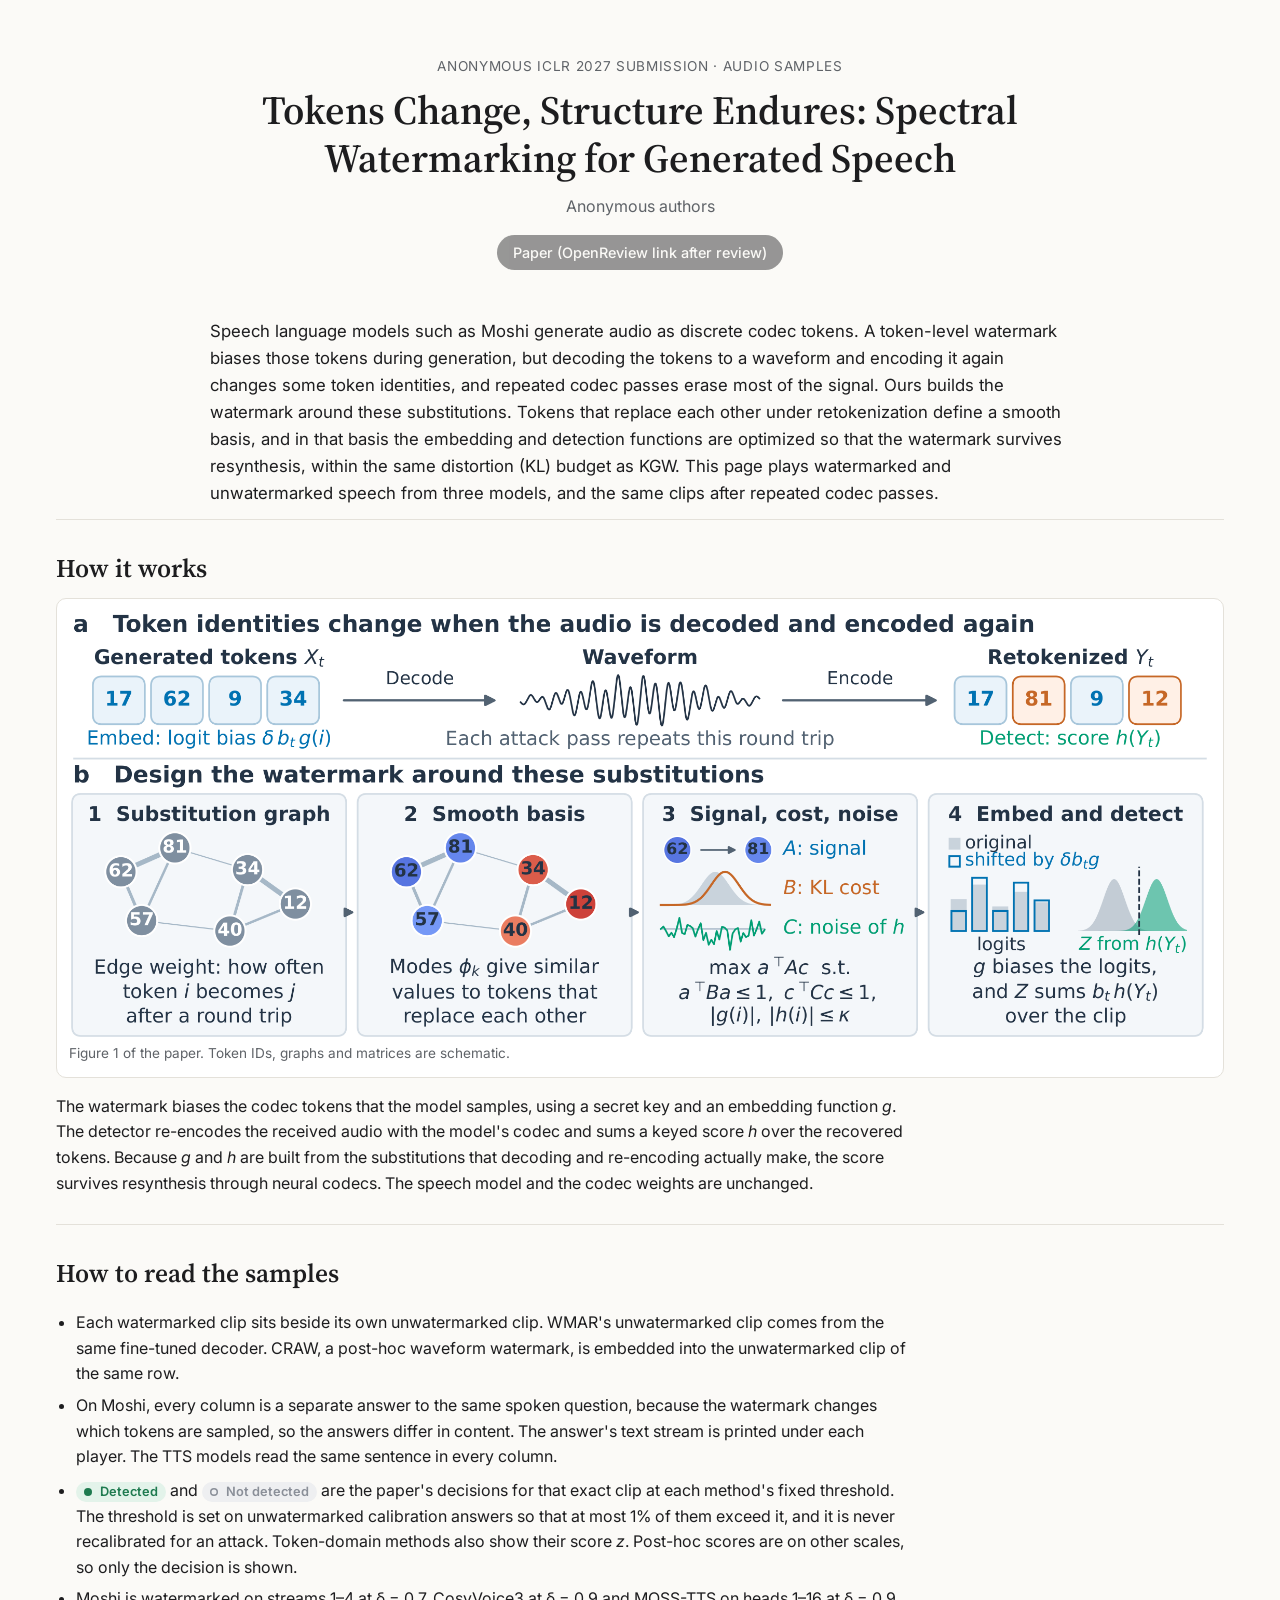
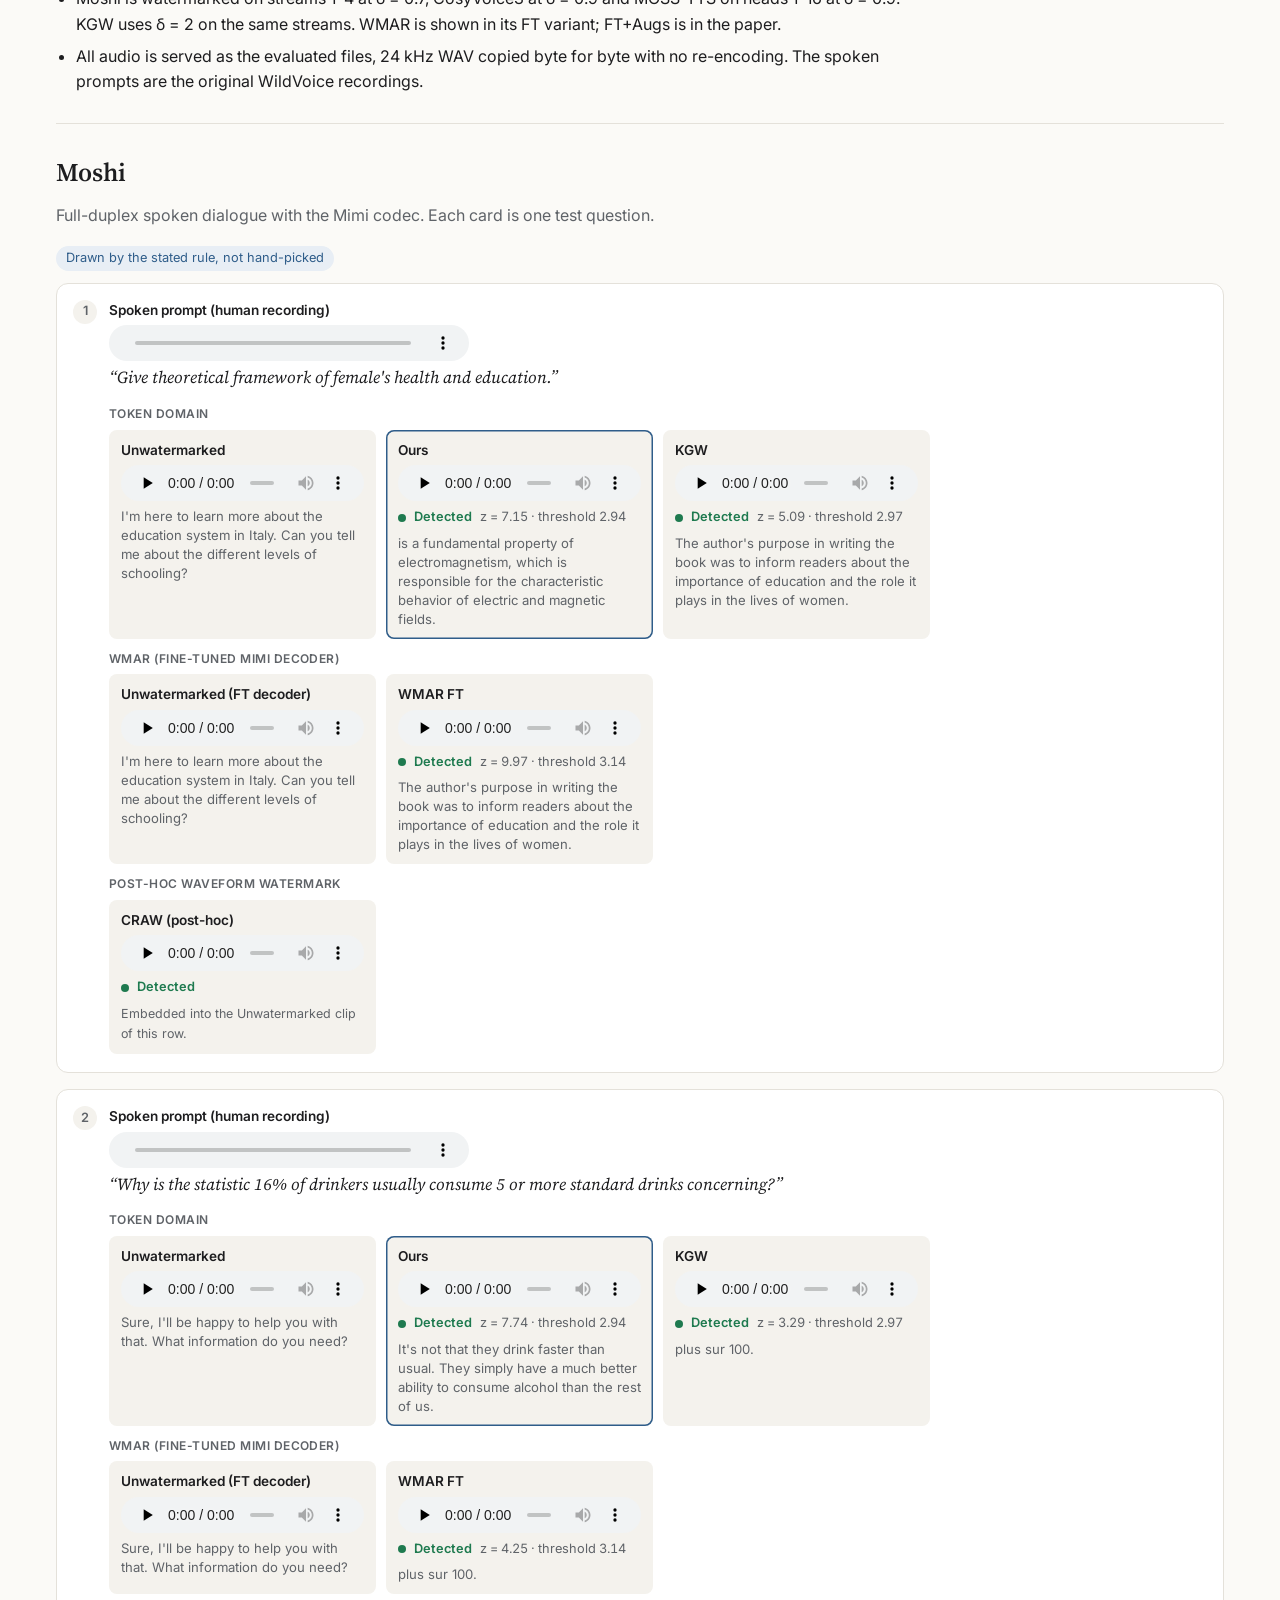
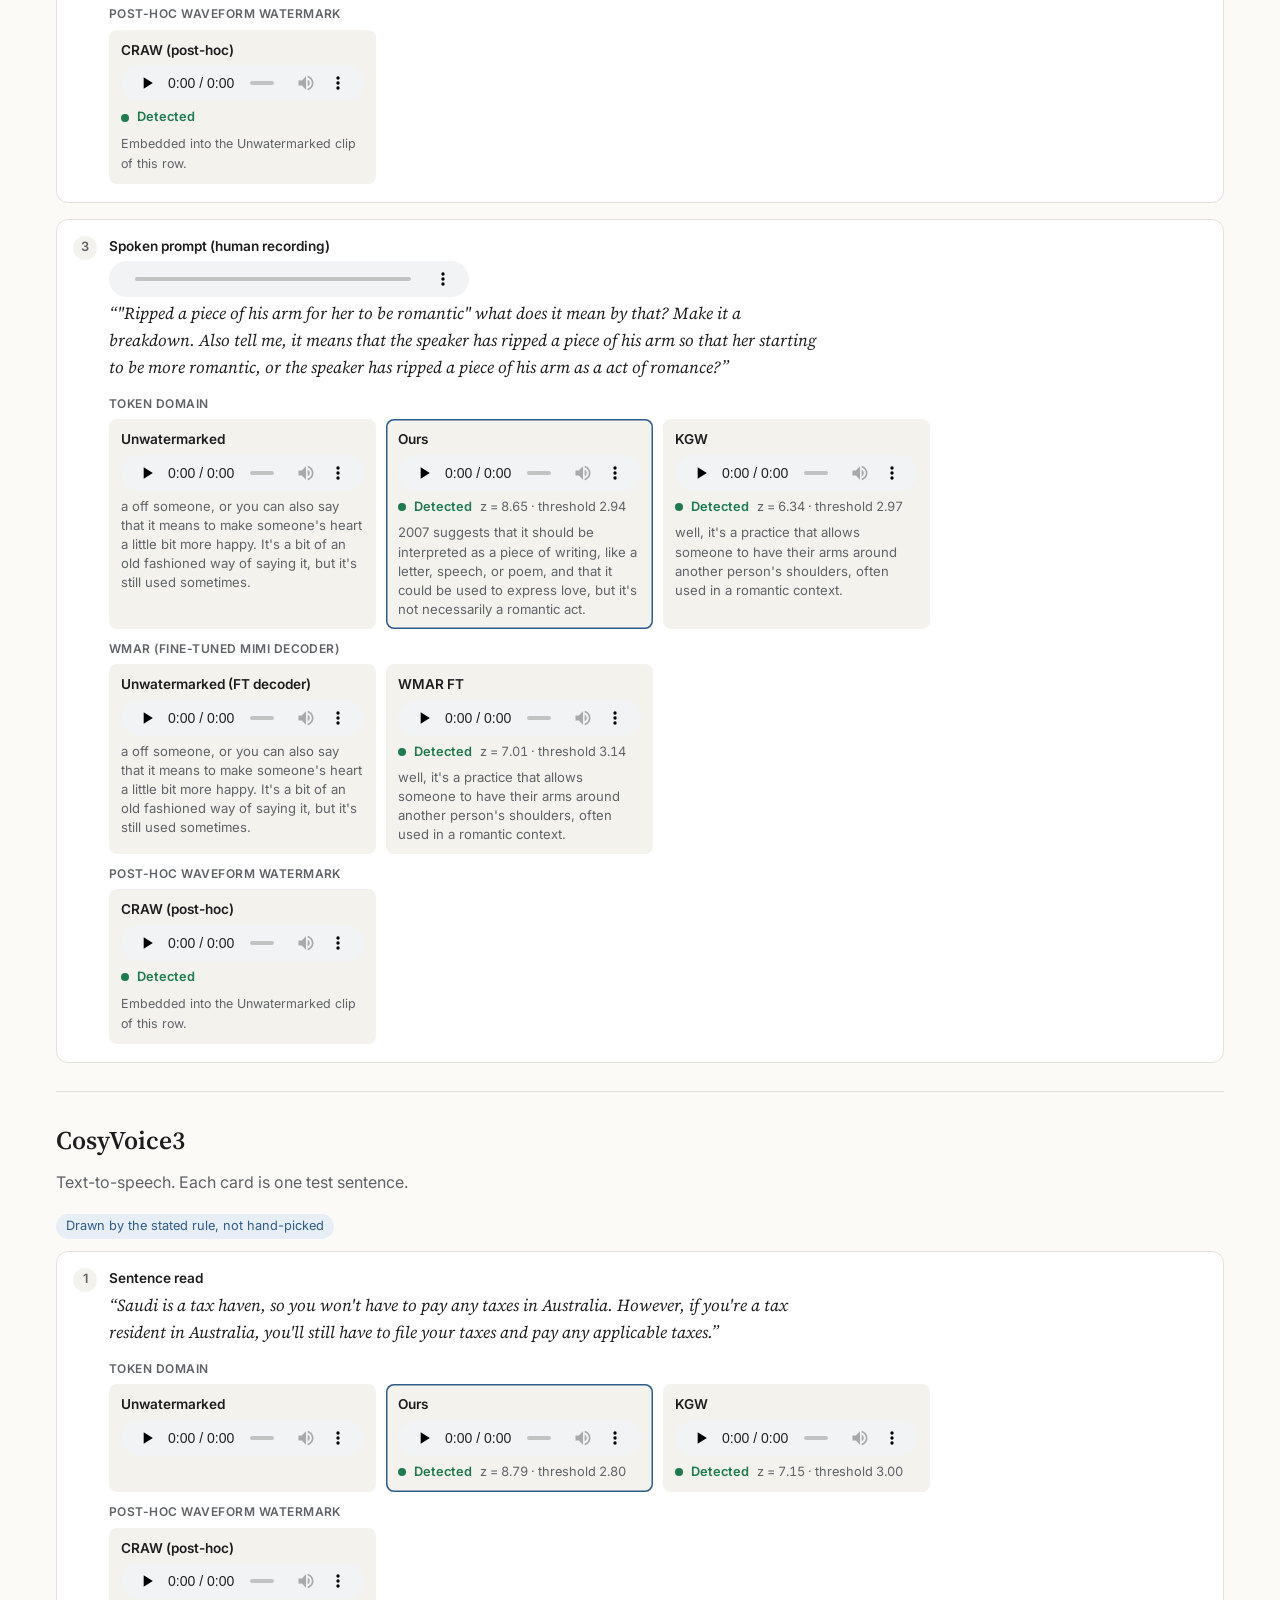
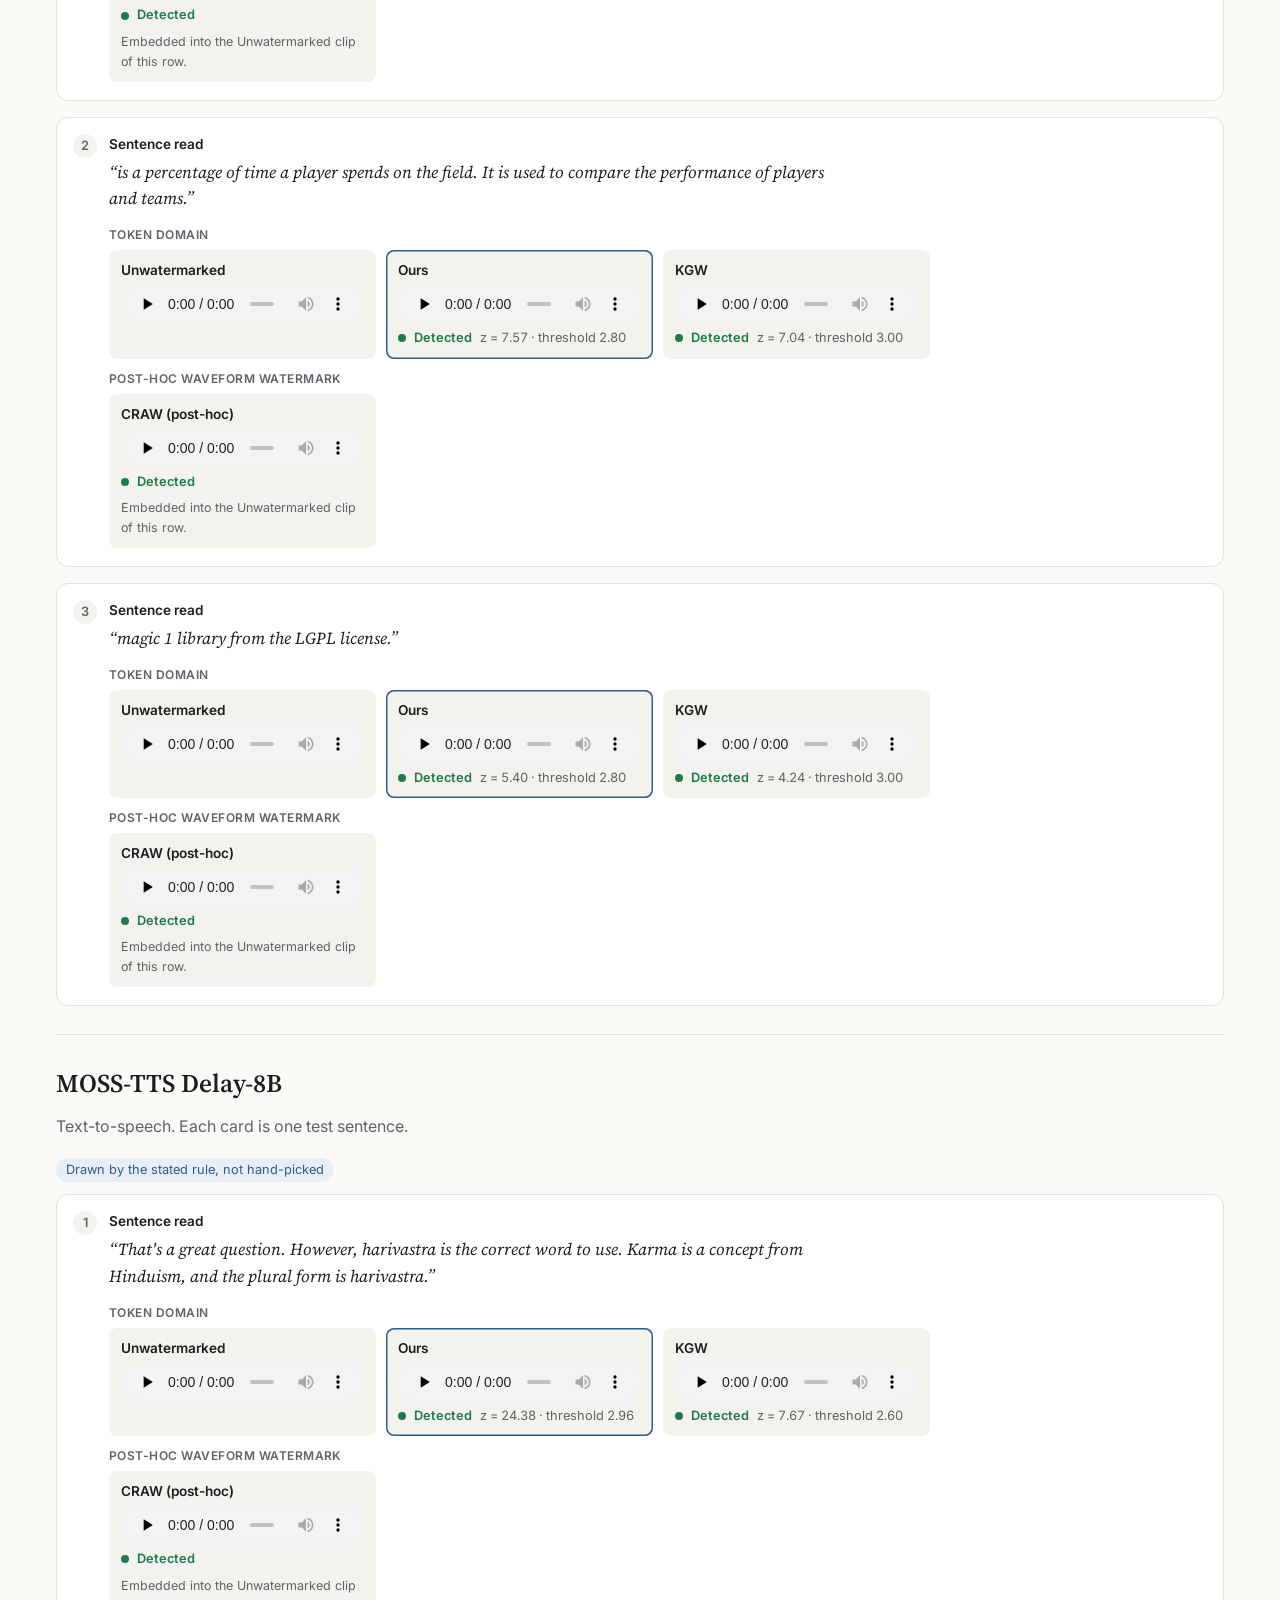
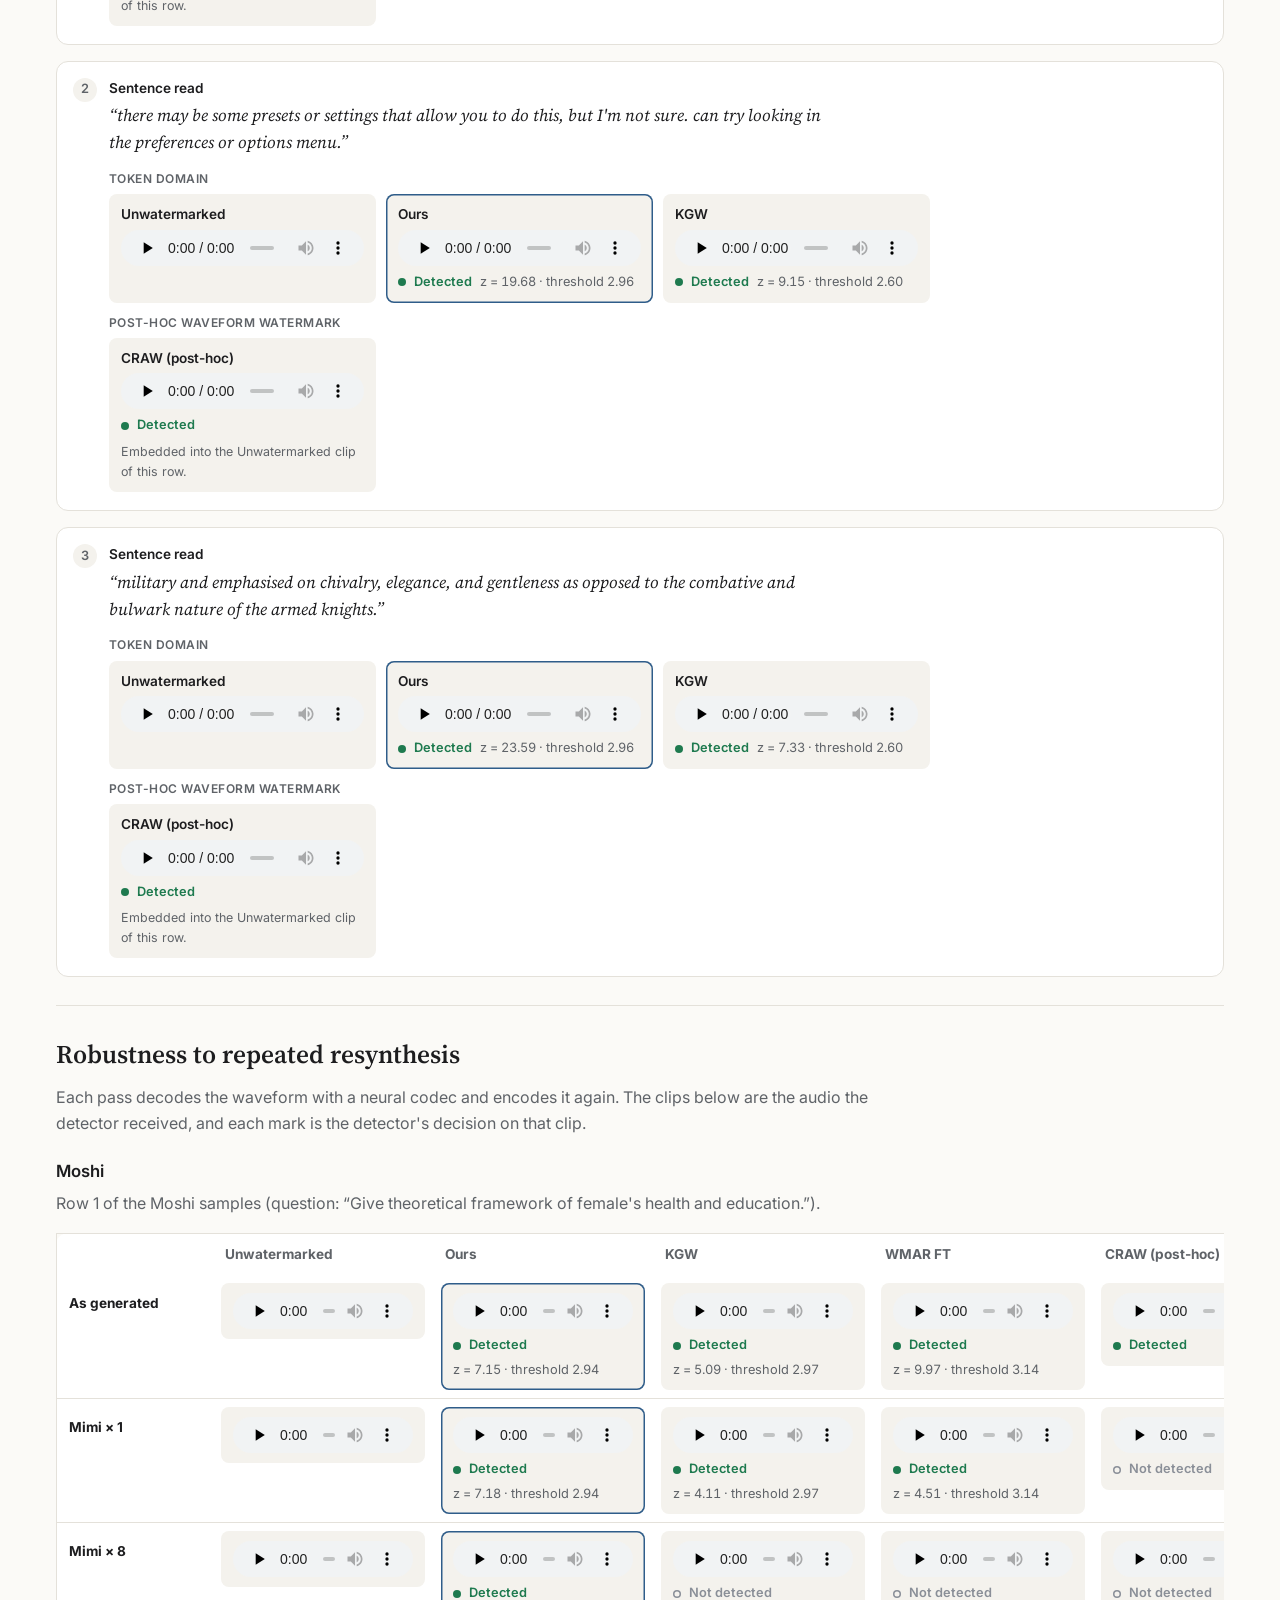
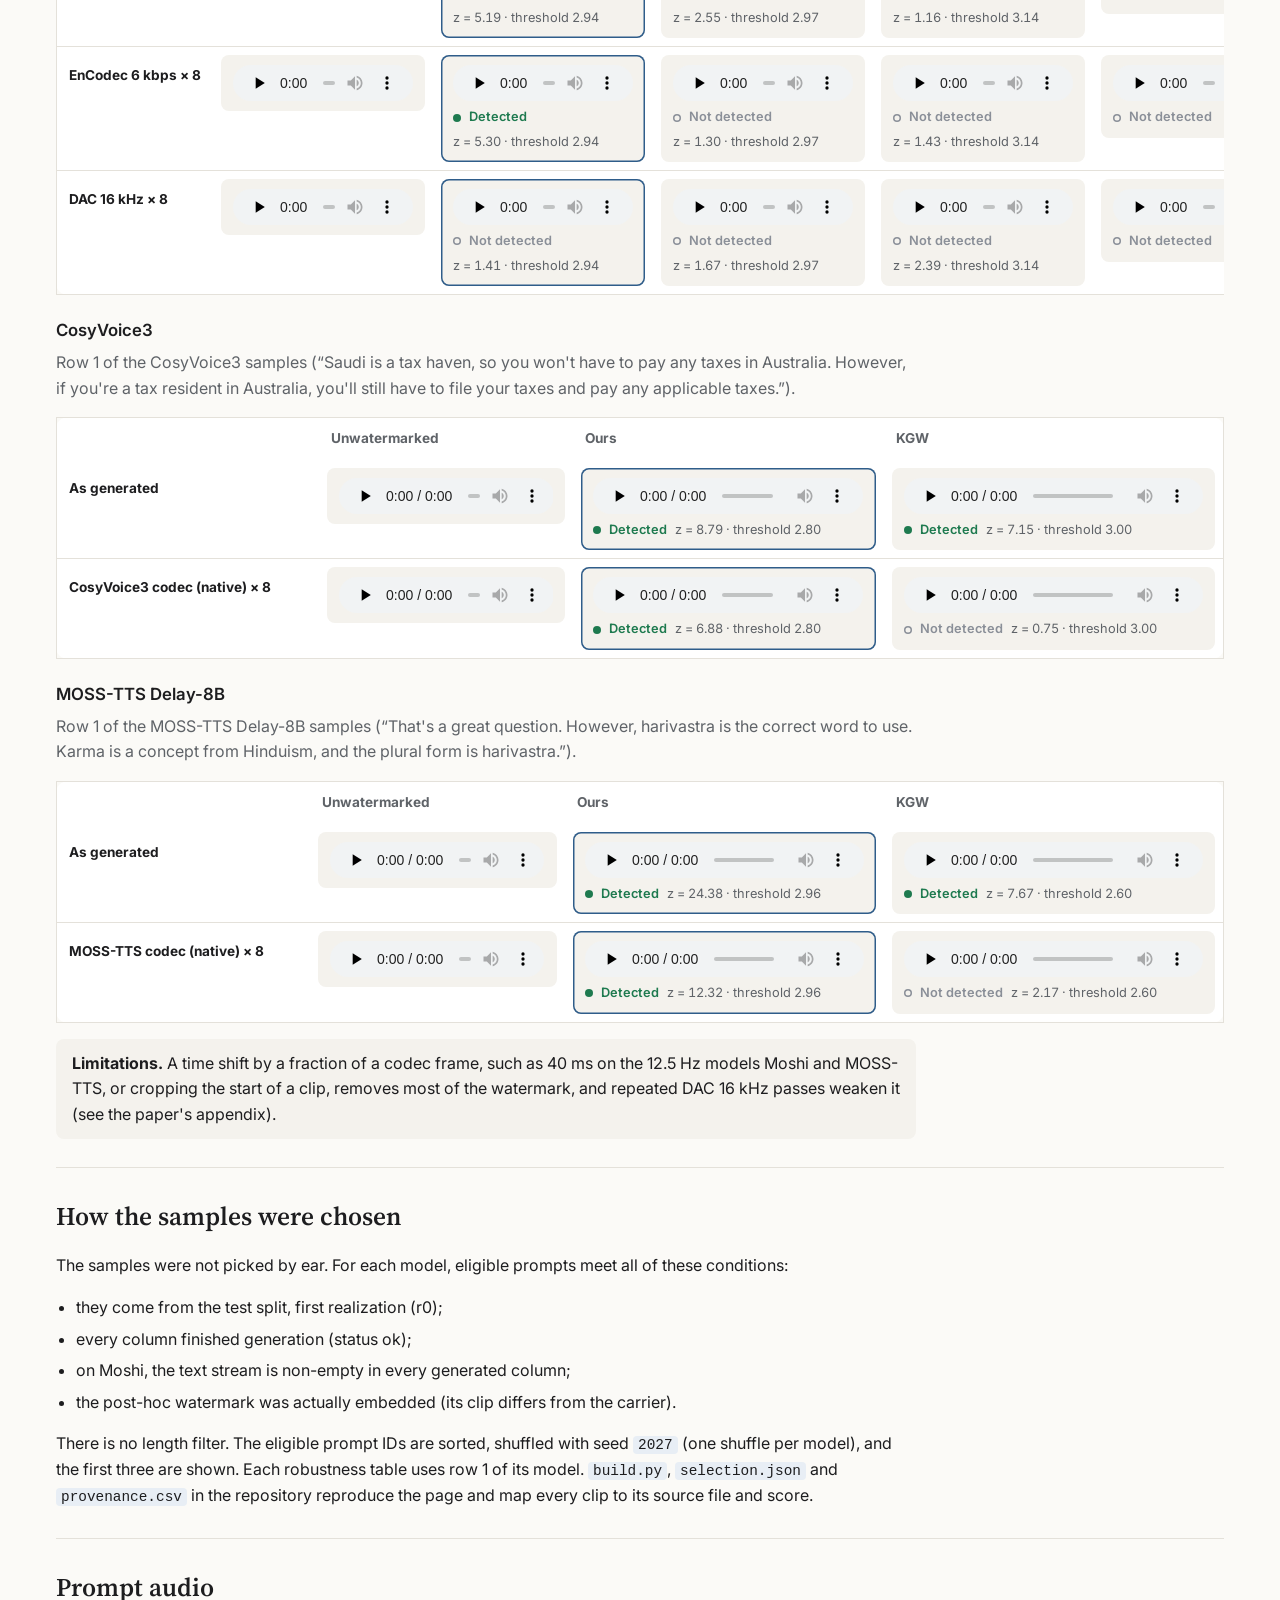
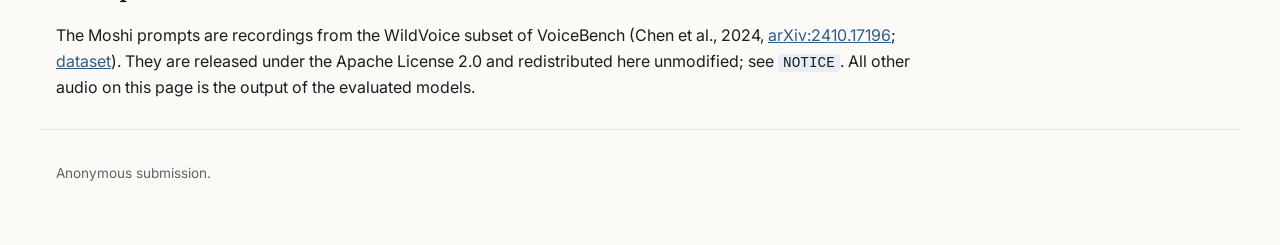
==== commit 1f2f8b82: "[docs] replace short Moshi and MOSS-TTS samples" ====
--- a/index.html
+++ b/index.html
@@ -62,7 +62,7 @@
 <section id="moshi">
   <h2>Moshi</h2>
   <p class="lede">Full-duplex spoken dialogue with the Mimi codec. Each card is one test question.</p>
-  <span class="pick">Drawn by the stated rule, not hand-picked</span><article class="card"><div class="rowno">1</div><div class="prompt"><div class="lab">Spoken prompt (human recording)</div><audio controls preload="none" src="audio/prompts/wildvoice_0955.wav"></audio><p class="q">“Give theoretical framework of female&#x27;s health and education.”</p></div><div class="group"><div class="gname">Token domain</div><div class="tiles"><div class="tile null"><div class="lab">Unwatermarked</div><audio controls preload="none" src="audio/moshi/wildvoice_0955/clean/null.wav"></audio><p class="said">I&#x27;m here to learn more about the education system in Italy. Can you tell me about the different levels of schooling?</p></div><div class="tile ours"><div class="lab">Ours</div><audio controls preload="none" src="audio/moshi/wildvoice_0955/clean/ours.wav"></audio><div class="mark yes"><span class="dot"></span>Detected<span class="z">z = 7.15 · threshold 2.94</span></div><p class="said">is a fundamental property of electromagnetism, which is responsible for the characteristic behavior of electric and magnetic fields.</p></div><div class="tile kgw"><div class="lab">KGW</div><audio controls preload="none" src="audio/moshi/wildvoice_0955/clean/kgw.wav"></audio><div class="mark yes"><span class="dot"></span>Detected<span class="z">z = 5.09 · threshold 2.97</span></div><p class="said">The author&#x27;s purpose in writing the book was to inform readers about the importance of education and the role it plays in the lives of women.</p></div></div></div><div class="group"><div class="gname">WMAR (fine-tuned Mimi decoder)</div><div class="tiles"><div class="tile null_wmar"><div class="lab">Unwatermarked (FT decoder)</div><audio controls preload="none" src="audio/moshi/wildvoice_0955/clean/null_wmar.wav"></audio><p class="said">I&#x27;m here to learn more about the education system in Italy. Can you tell me about the different levels of schooling?</p></div><div class="tile wmar"><div class="lab">WMAR FT</div><audio controls preload="none" src="audio/moshi/wildvoice_0955/clean/wmar.wav"></audio><div class="mark yes"><span class="dot"></span>Detected<span class="z">z = 9.97 · threshold 3.14</span></div><p class="said">The author&#x27;s purpose in writing the book was to inform readers about the importance of education and the role it plays in the lives of women.</p></div></div></div><div class="group"><div class="gname">Post-hoc waveform watermark</div><div class="tiles"><div class="tile craw"><div class="lab">CRAW (post-hoc)</div><audio controls preload="none" src="audio/moshi/wildvoice_0955/clean/craw.wav"></audio><div class="mark yes"><span class="dot"></span>Detected</div><p class="note">Embedded into the Unwatermarked clip of this row.</p></div></div></div></article><article class="card"><div class="rowno">2</div><div class="prompt"><div class="lab">Spoken prompt (human recording)</div><audio controls preload="none" src="audio/prompts/wildvoice_0467.wav"></audio><p class="q">“In addition to moving to the cloud, what is one thing a company must do to get real value from a Large Language Model? Build out security plans, Have high quality data, Automate repetitive tasks, or Generate new algorithms.”</p></div><div class="group"><div class="gname">Token domain</div><div class="tiles"><div class="tile null"><div class="lab">Unwatermarked</div><audio controls preload="none" src="audio/moshi/wildvoice_0467/clean/null.wav"></audio><p class="said">that the large language model meets their specific requirements and can be easily integrated into their existing infrastructure.</p></div><div class="tile ours"><div class="lab">Ours</div><audio controls preload="none" src="audio/moshi/wildvoice_0467/clean/ours.wav"></audio><div class="mark yes"><span class="dot"></span>Detected<span class="z">z = 11.19 · threshold 2.94</span></div><p class="said">or generate algorithms to improve efficiency of their operations. Yes, they can eliminate manual tasks and automate them. Yes, they can implement data privacy and security measures to protect sensitive data and ensure its integrity.</p></div><div class="tile kgw"><div class="lab">KGW</div><audio controls preload="none" src="audio/moshi/wildvoice_0467/clean/kgw.wav"></audio><div class="mark yes"><span class="dot"></span>Detected<span class="z">z = 6.67 · threshold 2.97</span></div><p class="said">That&#x27;s right. It&#x27;s crucial to have a good understanding of what the model is capable of doing and what it might not be good at. That&#x27;s how you can really get the most out of it and make it work for you in the way that you want it to.</p></div></div></div><div class="group"><div class="gname">WMAR (fine-tuned Mimi decoder)</div><div class="tiles"><div class="tile null_wmar"><div class="lab">Unwatermarked (FT decoder)</div><audio controls preload="none" src="audio/moshi/wildvoice_0467/clean/null_wmar.wav"></audio><p class="said">that the large language model meets their specific requirements and can be easily integrated into their existing infrastructure.</p></div><div class="tile wmar"><div class="lab">WMAR FT</div><audio controls preload="none" src="audio/moshi/wildvoice_0467/clean/wmar.wav"></audio><div class="mark yes"><span class="dot"></span>Detected<span class="z">z = 9.30 · threshold 3.14</span></div><p class="said">That&#x27;s right. It&#x27;s crucial to have a good understanding of what the model is capable of doing and what it might not be good at. That&#x27;s how you can really get the most out of it and make it work for you in the way that you want it to.</p></div></div></div><div class="group"><div class="gname">Post-hoc waveform watermark</div><div class="tiles"><div class="tile craw"><div class="lab">CRAW (post-hoc)</div><audio controls preload="none" src="audio/moshi/wildvoice_0467/clean/craw.wav"></audio><div class="mark yes"><span class="dot"></span>Detected</div><p class="note">Embedded into the Unwatermarked clip of this row.</p></div></div></div></article><article class="card"><div class="rowno">3</div><div class="prompt"><div class="lab">Spoken prompt (human recording)</div><audio controls preload="none" src="audio/prompts/wildvoice_0792.wav"></audio><p class="q">“Give short and clear criteria to select best projects of Information Technology, Computer Science, and Software Engineering projects.”</p></div><div class="group"><div class="gname">Token domain</div><div class="tiles"><div class="tile null"><div class="lab">Unwatermarked</div><audio controls preload="none" src="audio/moshi/wildvoice_0792/clean/null.wav"></audio><p class="said">you mean by risk?</p></div><div class="tile ours"><div class="lab">Ours</div><audio controls preload="none" src="audio/moshi/wildvoice_0792/clean/ours.wav"></audio><div class="mark yes"><span class="dot"></span>Detected<span class="z">z = 3.01 · threshold 2.94</span></div><p class="said">for?</p></div><div class="tile kgw"><div class="lab">KGW</div><audio controls preload="none" src="audio/moshi/wildvoice_0792/clean/kgw.wav"></audio><div class="mark yes"><span class="dot"></span>Detected<span class="z">z = 4.23 · threshold 2.97</span></div><p class="said">correct Here are some examples:</p></div></div></div><div class="group"><div class="gname">WMAR (fine-tuned Mimi decoder)</div><div class="tiles"><div class="tile null_wmar"><div class="lab">Unwatermarked (FT decoder)</div><audio controls preload="none" src="audio/moshi/wildvoice_0792/clean/null_wmar.wav"></audio><p class="said">you mean by risk?</p></div><div class="tile wmar"><div class="lab">WMAR FT</div><audio controls preload="none" src="audio/moshi/wildvoice_0792/clean/wmar.wav"></audio><div class="mark yes"><span class="dot"></span>Detected<span class="z">z = 4.46 · threshold 3.14</span></div><p class="said">correct Here are some examples:</p></div></div></div><div class="group"><div class="gname">Post-hoc waveform watermark</div><div class="tiles"><div class="tile craw"><div class="lab">CRAW (post-hoc)</div><audio controls preload="none" src="audio/moshi/wildvoice_0792/clean/craw.wav"></audio><div class="mark yes"><span class="dot"></span>Detected</div><p class="note">Embedded into the Unwatermarked clip of this row.</p></div></div></div></article>
+  <span class="pick">Drawn by the stated rule, not hand-picked</span><article class="card"><div class="rowno">1</div><div class="prompt"><div class="lab">Spoken prompt (human recording)</div><audio controls preload="none" src="audio/prompts/wildvoice_0955.wav"></audio><p class="q">“Give theoretical framework of female&#x27;s health and education.”</p></div><div class="group"><div class="gname">Token domain</div><div class="tiles"><div class="tile null"><div class="lab">Unwatermarked</div><audio controls preload="none" src="audio/moshi/wildvoice_0955/clean/null.wav"></audio><p class="said">I&#x27;m here to learn more about the education system in Italy. Can you tell me about the different levels of schooling?</p></div><div class="tile ours"><div class="lab">Ours</div><audio controls preload="none" src="audio/moshi/wildvoice_0955/clean/ours.wav"></audio><div class="mark yes"><span class="dot"></span>Detected<span class="z">z = 7.15 · threshold 2.94</span></div><p class="said">is a fundamental property of electromagnetism, which is responsible for the characteristic behavior of electric and magnetic fields.</p></div><div class="tile kgw"><div class="lab">KGW</div><audio controls preload="none" src="audio/moshi/wildvoice_0955/clean/kgw.wav"></audio><div class="mark yes"><span class="dot"></span>Detected<span class="z">z = 5.09 · threshold 2.97</span></div><p class="said">The author&#x27;s purpose in writing the book was to inform readers about the importance of education and the role it plays in the lives of women.</p></div></div></div><div class="group"><div class="gname">WMAR (fine-tuned Mimi decoder)</div><div class="tiles"><div class="tile null_wmar"><div class="lab">Unwatermarked (FT decoder)</div><audio controls preload="none" src="audio/moshi/wildvoice_0955/clean/null_wmar.wav"></audio><p class="said">I&#x27;m here to learn more about the education system in Italy. Can you tell me about the different levels of schooling?</p></div><div class="tile wmar"><div class="lab">WMAR FT</div><audio controls preload="none" src="audio/moshi/wildvoice_0955/clean/wmar.wav"></audio><div class="mark yes"><span class="dot"></span>Detected<span class="z">z = 9.97 · threshold 3.14</span></div><p class="said">The author&#x27;s purpose in writing the book was to inform readers about the importance of education and the role it plays in the lives of women.</p></div></div></div><div class="group"><div class="gname">Post-hoc waveform watermark</div><div class="tiles"><div class="tile craw"><div class="lab">CRAW (post-hoc)</div><audio controls preload="none" src="audio/moshi/wildvoice_0955/clean/craw.wav"></audio><div class="mark yes"><span class="dot"></span>Detected</div><p class="note">Embedded into the Unwatermarked clip of this row.</p></div></div></div></article><article class="card"><div class="rowno">2</div><div class="prompt"><div class="lab">Spoken prompt (human recording)</div><audio controls preload="none" src="audio/prompts/wildvoice_0866.wav"></audio><p class="q">“Why is the statistic 16% of drinkers usually consume 5 or more standard drinks concerning?”</p></div><div class="group"><div class="gname">Token domain</div><div class="tiles"><div class="tile null"><div class="lab">Unwatermarked</div><audio controls preload="none" src="audio/moshi/wildvoice_0866/clean/null.wav"></audio><p class="said">Sure, I&#x27;ll be happy to help you with that. What information do you need?</p></div><div class="tile ours"><div class="lab">Ours</div><audio controls preload="none" src="audio/moshi/wildvoice_0866/clean/ours.wav"></audio><div class="mark yes"><span class="dot"></span>Detected<span class="z">z = 7.74 · threshold 2.94</span></div><p class="said">It&#x27;s not that they drink faster than usual. They simply have a much better ability to consume alcohol than the rest of us.</p></div><div class="tile kgw"><div class="lab">KGW</div><audio controls preload="none" src="audio/moshi/wildvoice_0866/clean/kgw.wav"></audio><div class="mark yes"><span class="dot"></span>Detected<span class="z">z = 3.29 · threshold 2.97</span></div><p class="said">plus sur 100.</p></div></div></div><div class="group"><div class="gname">WMAR (fine-tuned Mimi decoder)</div><div class="tiles"><div class="tile null_wmar"><div class="lab">Unwatermarked (FT decoder)</div><audio controls preload="none" src="audio/moshi/wildvoice_0866/clean/null_wmar.wav"></audio><p class="said">Sure, I&#x27;ll be happy to help you with that. What information do you need?</p></div><div class="tile wmar"><div class="lab">WMAR FT</div><audio controls preload="none" src="audio/moshi/wildvoice_0866/clean/wmar.wav"></audio><div class="mark yes"><span class="dot"></span>Detected<span class="z">z = 4.25 · threshold 3.14</span></div><p class="said">plus sur 100.</p></div></div></div><div class="group"><div class="gname">Post-hoc waveform watermark</div><div class="tiles"><div class="tile craw"><div class="lab">CRAW (post-hoc)</div><audio controls preload="none" src="audio/moshi/wildvoice_0866/clean/craw.wav"></audio><div class="mark yes"><span class="dot"></span>Detected</div><p class="note">Embedded into the Unwatermarked clip of this row.</p></div></div></div></article><article class="card"><div class="rowno">3</div><div class="prompt"><div class="lab">Spoken prompt (human recording)</div><audio controls preload="none" src="audio/prompts/wildvoice_0988.wav"></audio><p class="q">“&quot;Ripped a piece of his arm for her to be romantic&quot; what does it mean by that? Make it a breakdown. Also tell me, it means that the speaker has ripped a piece of his arm so that her starting to be more romantic, or the speaker has ripped a piece of his arm as a act of romance?”</p></div><div class="group"><div class="gname">Token domain</div><div class="tiles"><div class="tile null"><div class="lab">Unwatermarked</div><audio controls preload="none" src="audio/moshi/wildvoice_0988/clean/null.wav"></audio><p class="said">a off someone, or you can also say that it means to make someone&#x27;s heart a little bit more happy. It&#x27;s a bit of an old fashioned way of saying it, but it&#x27;s still used sometimes.</p></div><div class="tile ours"><div class="lab">Ours</div><audio controls preload="none" src="audio/moshi/wildvoice_0988/clean/ours.wav"></audio><div class="mark yes"><span class="dot"></span>Detected<span class="z">z = 8.65 · threshold 2.94</span></div><p class="said">2007 suggests that it should be interpreted as a piece of writing, like a letter, speech, or poem, and that it could be used to express love, but it&#x27;s not necessarily a romantic act.</p></div><div class="tile kgw"><div class="lab">KGW</div><audio controls preload="none" src="audio/moshi/wildvoice_0988/clean/kgw.wav"></audio><div class="mark yes"><span class="dot"></span>Detected<span class="z">z = 6.34 · threshold 2.97</span></div><p class="said">well, it&#x27;s a practice that allows someone to have their arms around another person&#x27;s shoulders, often used in a romantic context.</p></div></div></div><div class="group"><div class="gname">WMAR (fine-tuned Mimi decoder)</div><div class="tiles"><div class="tile null_wmar"><div class="lab">Unwatermarked (FT decoder)</div><audio controls preload="none" src="audio/moshi/wildvoice_0988/clean/null_wmar.wav"></audio><p class="said">a off someone, or you can also say that it means to make someone&#x27;s heart a little bit more happy. It&#x27;s a bit of an old fashioned way of saying it, but it&#x27;s still used sometimes.</p></div><div class="tile wmar"><div class="lab">WMAR FT</div><audio controls preload="none" src="audio/moshi/wildvoice_0988/clean/wmar.wav"></audio><div class="mark yes"><span class="dot"></span>Detected<span class="z">z = 7.01 · threshold 3.14</span></div><p class="said">well, it&#x27;s a practice that allows someone to have their arms around another person&#x27;s shoulders, often used in a romantic context.</p></div></div></div><div class="group"><div class="gname">Post-hoc waveform watermark</div><div class="tiles"><div class="tile craw"><div class="lab">CRAW (post-hoc)</div><audio controls preload="none" src="audio/moshi/wildvoice_0988/clean/craw.wav"></audio><div class="mark yes"><span class="dot"></span>Detected</div><p class="note">Embedded into the Unwatermarked clip of this row.</p></div></div></div></article>
 </section>
 
 <section id="cosy">
@@ -74,7 +74,7 @@
 <section id="moss">
   <h2>MOSS-TTS Delay-8B</h2>
   <p class="lede">Text-to-speech. Each card is one test sentence.</p>
-  <span class="pick">Drawn by the stated rule, not hand-picked</span><article class="card"><div class="rowno">1</div><div class="prompt"><div class="lab">Sentence read</div><p class="q">“That&#x27;s a great question. However, harivastra is the correct word to use. Karma is a concept from Hinduism, and the plural form is harivastra.”</p></div><div class="group"><div class="gname">Token domain</div><div class="tiles"><div class="tile null"><div class="lab">Unwatermarked</div><audio controls preload="none" src="audio/moss/text_eval_00434/clean/null.wav"></audio></div><div class="tile ours"><div class="lab">Ours</div><audio controls preload="none" src="audio/moss/text_eval_00434/clean/ours.wav"></audio><div class="mark yes"><span class="dot"></span>Detected<span class="z">z = 24.38 · threshold 2.96</span></div></div><div class="tile kgw"><div class="lab">KGW</div><audio controls preload="none" src="audio/moss/text_eval_00434/clean/kgw.wav"></audio><div class="mark yes"><span class="dot"></span>Detected<span class="z">z = 7.67 · threshold 2.60</span></div></div></div></div><div class="group"><div class="gname">Post-hoc waveform watermark</div><div class="tiles"><div class="tile craw"><div class="lab">CRAW (post-hoc)</div><audio controls preload="none" src="audio/moss/text_eval_00434/clean/craw.wav"></audio><div class="mark yes"><span class="dot"></span>Detected</div><p class="note">Embedded into the Unwatermarked clip of this row.</p></div></div></div></article><article class="card"><div class="rowno">2</div><div class="prompt"><div class="lab">Sentence read</div><p class="q">“$17,000, $20,000, $25,000, $30,000, $35,000, $40,000, $45,000, $50,000, $60,000, $70,000,”</p></div><div class="group"><div class="gname">Token domain</div><div class="tiles"><div class="tile null"><div class="lab">Unwatermarked</div><audio controls preload="none" src="audio/moss/text_eval_00168/clean/null.wav"></audio></div><div class="tile ours"><div class="lab">Ours</div><audio controls preload="none" src="audio/moss/text_eval_00168/clean/ours.wav"></audio><div class="mark yes"><span class="dot"></span>Detected<span class="z">z = 23.81 · threshold 2.96</span></div></div><div class="tile kgw"><div class="lab">KGW</div><audio controls preload="none" src="audio/moss/text_eval_00168/clean/kgw.wav"></audio><div class="mark yes"><span class="dot"></span>Detected<span class="z">z = 8.20 · threshold 2.60</span></div></div></div></div><div class="group"><div class="gname">Post-hoc waveform watermark</div><div class="tiles"><div class="tile craw"><div class="lab">CRAW (post-hoc)</div><audio controls preload="none" src="audio/moss/text_eval_00168/clean/craw.wav"></audio><div class="mark yes"><span class="dot"></span>Detected</div><p class="note">Embedded into the Unwatermarked clip of this row.</p></div></div></div></article><article class="card"><div class="rowno">3</div><div class="prompt"><div class="lab">Sentence read</div><p class="q">“there may be some presets or settings that allow you to do this, but I&#x27;m not sure. can try looking in the preferences or options menu.”</p></div><div class="group"><div class="gname">Token domain</div><div class="tiles"><div class="tile null"><div class="lab">Unwatermarked</div><audio controls preload="none" src="audio/moss/text_eval_00466/clean/null.wav"></audio></div><div class="tile ours"><div class="lab">Ours</div><audio controls preload="none" src="audio/moss/text_eval_00466/clean/ours.wav"></audio><div class="mark yes"><span class="dot"></span>Detected<span class="z">z = 19.68 · threshold 2.96</span></div></div><div class="tile kgw"><div class="lab">KGW</div><audio controls preload="none" src="audio/moss/text_eval_00466/clean/kgw.wav"></audio><div class="mark yes"><span class="dot"></span>Detected<span class="z">z = 9.15 · threshold 2.60</span></div></div></div></div><div class="group"><div class="gname">Post-hoc waveform watermark</div><div class="tiles"><div class="tile craw"><div class="lab">CRAW (post-hoc)</div><audio controls preload="none" src="audio/moss/text_eval_00466/clean/craw.wav"></audio><div class="mark yes"><span class="dot"></span>Detected</div><p class="note">Embedded into the Unwatermarked clip of this row.</p></div></div></div></article>
+  <span class="pick">Drawn by the stated rule, not hand-picked</span><article class="card"><div class="rowno">1</div><div class="prompt"><div class="lab">Sentence read</div><p class="q">“That&#x27;s a great question. However, harivastra is the correct word to use. Karma is a concept from Hinduism, and the plural form is harivastra.”</p></div><div class="group"><div class="gname">Token domain</div><div class="tiles"><div class="tile null"><div class="lab">Unwatermarked</div><audio controls preload="none" src="audio/moss/text_eval_00434/clean/null.wav"></audio></div><div class="tile ours"><div class="lab">Ours</div><audio controls preload="none" src="audio/moss/text_eval_00434/clean/ours.wav"></audio><div class="mark yes"><span class="dot"></span>Detected<span class="z">z = 24.38 · threshold 2.96</span></div></div><div class="tile kgw"><div class="lab">KGW</div><audio controls preload="none" src="audio/moss/text_eval_00434/clean/kgw.wav"></audio><div class="mark yes"><span class="dot"></span>Detected<span class="z">z = 7.67 · threshold 2.60</span></div></div></div></div><div class="group"><div class="gname">Post-hoc waveform watermark</div><div class="tiles"><div class="tile craw"><div class="lab">CRAW (post-hoc)</div><audio controls preload="none" src="audio/moss/text_eval_00434/clean/craw.wav"></audio><div class="mark yes"><span class="dot"></span>Detected</div><p class="note">Embedded into the Unwatermarked clip of this row.</p></div></div></div></article><article class="card"><div class="rowno">2</div><div class="prompt"><div class="lab">Sentence read</div><p class="q">“there may be some presets or settings that allow you to do this, but I&#x27;m not sure. can try looking in the preferences or options menu.”</p></div><div class="group"><div class="gname">Token domain</div><div class="tiles"><div class="tile null"><div class="lab">Unwatermarked</div><audio controls preload="none" src="audio/moss/text_eval_00466/clean/null.wav"></audio></div><div class="tile ours"><div class="lab">Ours</div><audio controls preload="none" src="audio/moss/text_eval_00466/clean/ours.wav"></audio><div class="mark yes"><span class="dot"></span>Detected<span class="z">z = 19.68 · threshold 2.96</span></div></div><div class="tile kgw"><div class="lab">KGW</div><audio controls preload="none" src="audio/moss/text_eval_00466/clean/kgw.wav"></audio><div class="mark yes"><span class="dot"></span>Detected<span class="z">z = 9.15 · threshold 2.60</span></div></div></div></div><div class="group"><div class="gname">Post-hoc waveform watermark</div><div class="tiles"><div class="tile craw"><div class="lab">CRAW (post-hoc)</div><audio controls preload="none" src="audio/moss/text_eval_00466/clean/craw.wav"></audio><div class="mark yes"><span class="dot"></span>Detected</div><p class="note">Embedded into the Unwatermarked clip of this row.</p></div></div></div></article><article class="card"><div class="rowno">3</div><div class="prompt"><div class="lab">Sentence read</div><p class="q">“military and emphasised on chivalry, elegance, and gentleness as opposed to the combative and bulwark nature of the armed knights.”</p></div><div class="group"><div class="gname">Token domain</div><div class="tiles"><div class="tile null"><div class="lab">Unwatermarked</div><audio controls preload="none" src="audio/moss/text_eval_00392/clean/null.wav"></audio></div><div class="tile ours"><div class="lab">Ours</div><audio controls preload="none" src="audio/moss/text_eval_00392/clean/ours.wav"></audio><div class="mark yes"><span class="dot"></span>Detected<span class="z">z = 23.59 · threshold 2.96</span></div></div><div class="tile kgw"><div class="lab">KGW</div><audio controls preload="none" src="audio/moss/text_eval_00392/clean/kgw.wav"></audio><div class="mark yes"><span class="dot"></span>Detected<span class="z">z = 7.33 · threshold 2.60</span></div></div></div></div><div class="group"><div class="gname">Post-hoc waveform watermark</div><div class="tiles"><div class="tile craw"><div class="lab">CRAW (post-hoc)</div><audio controls preload="none" src="audio/moss/text_eval_00392/clean/craw.wav"></audio><div class="mark yes"><span class="dot"></span>Detected</div><p class="note">Embedded into the Unwatermarked clip of this row.</p></div></div></div></article>
 </section>
 
 <section id="robust">
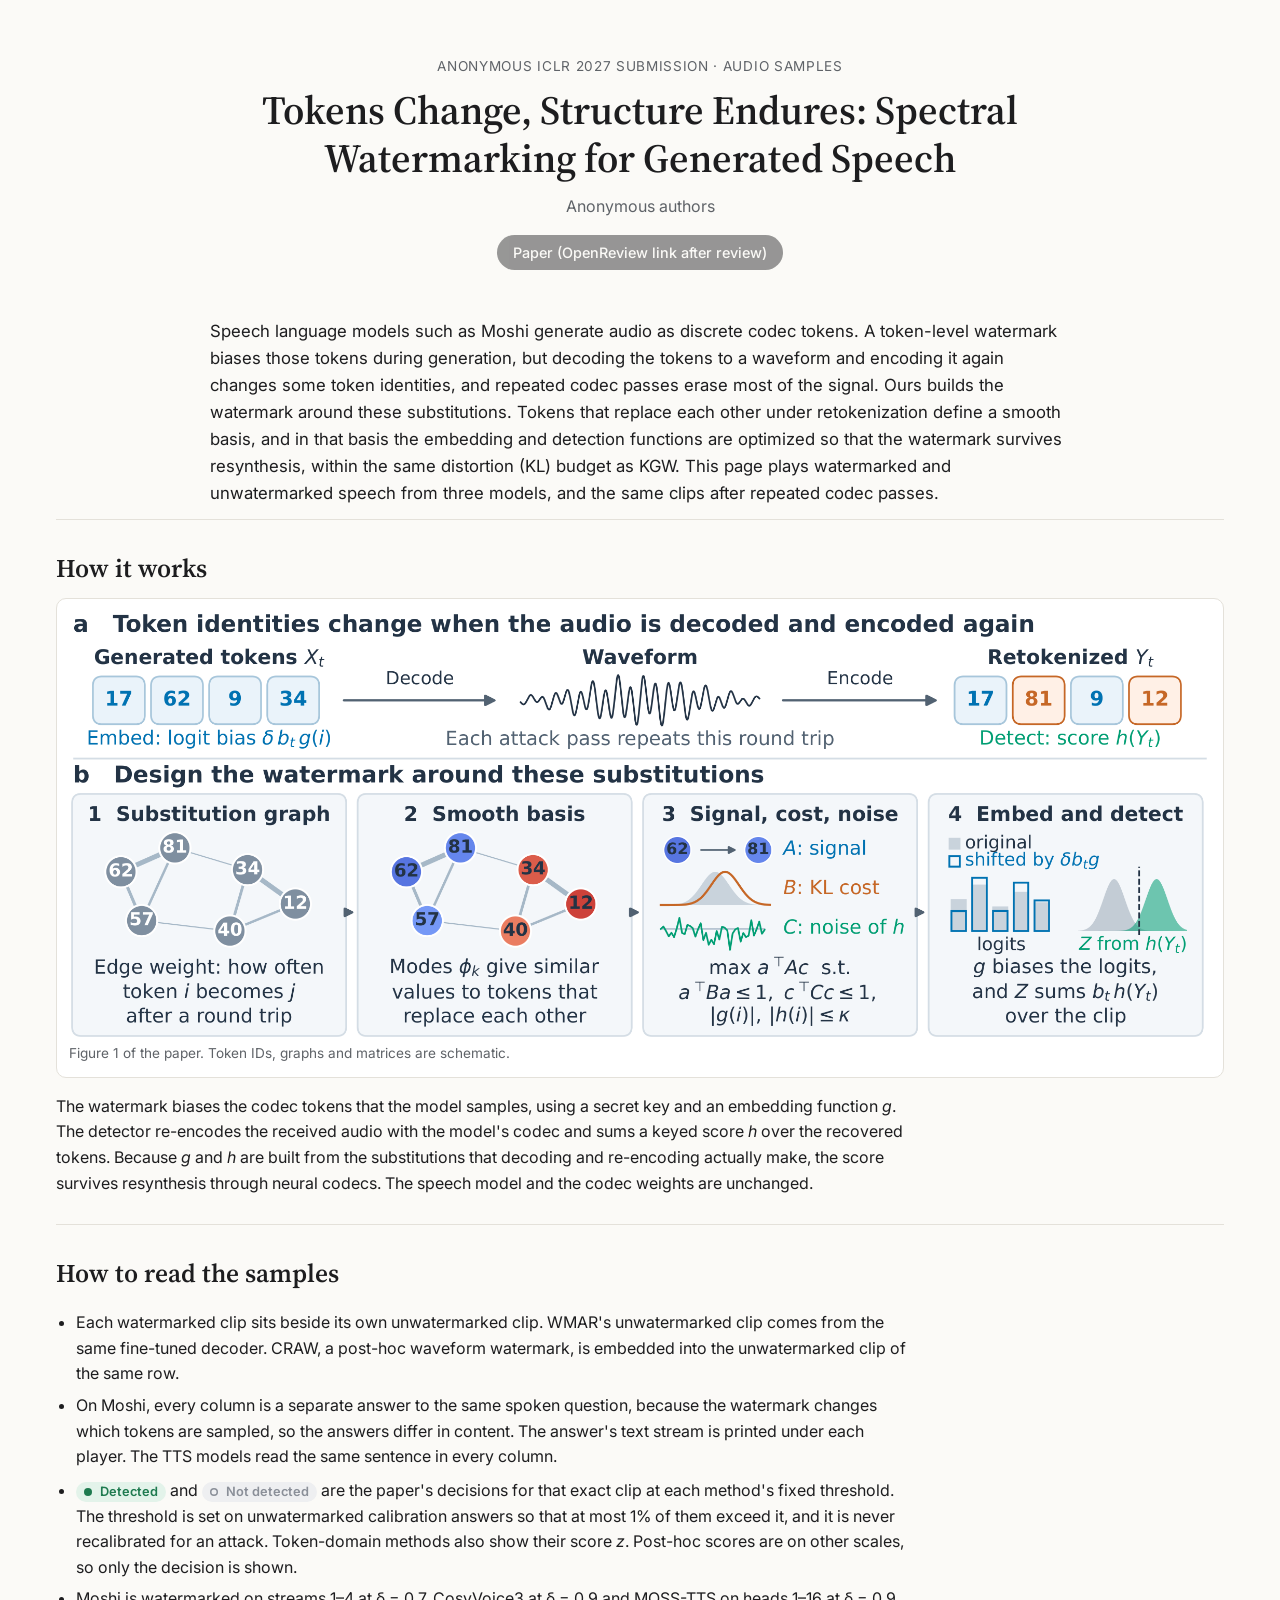
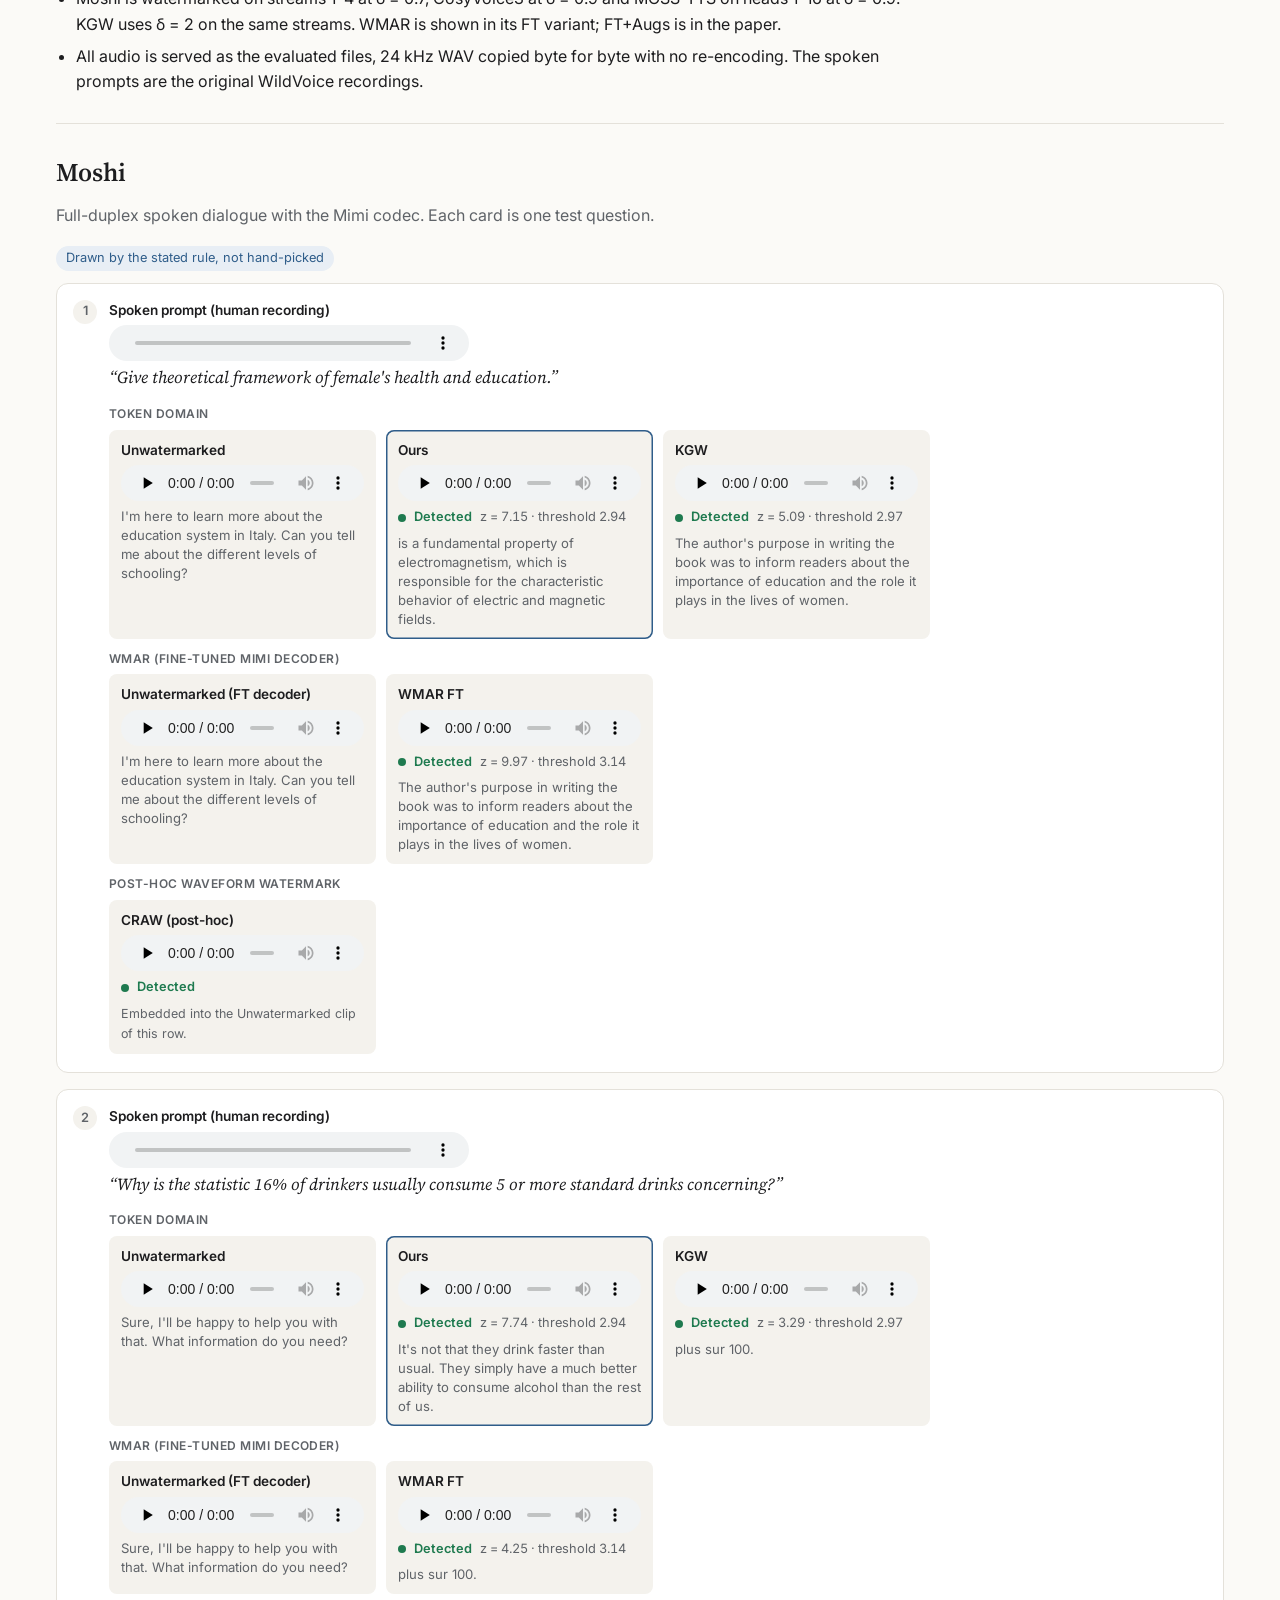
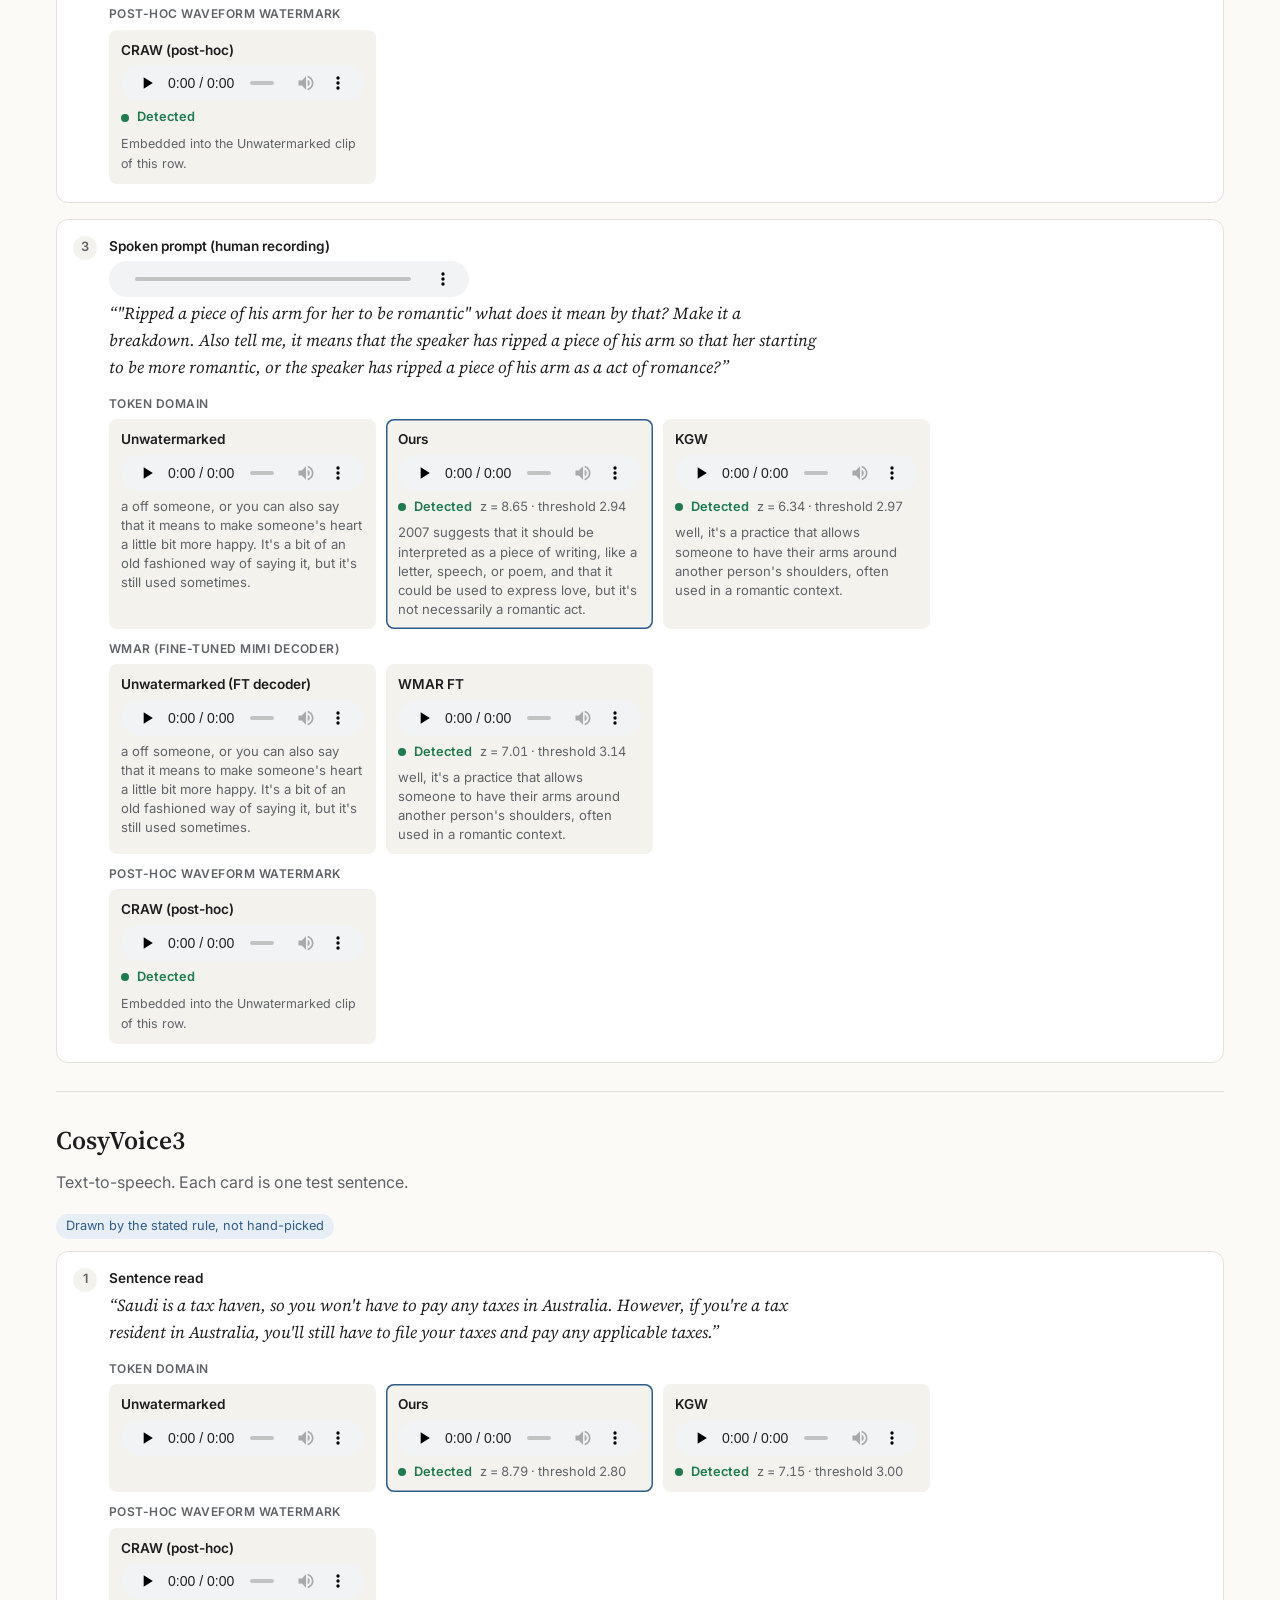
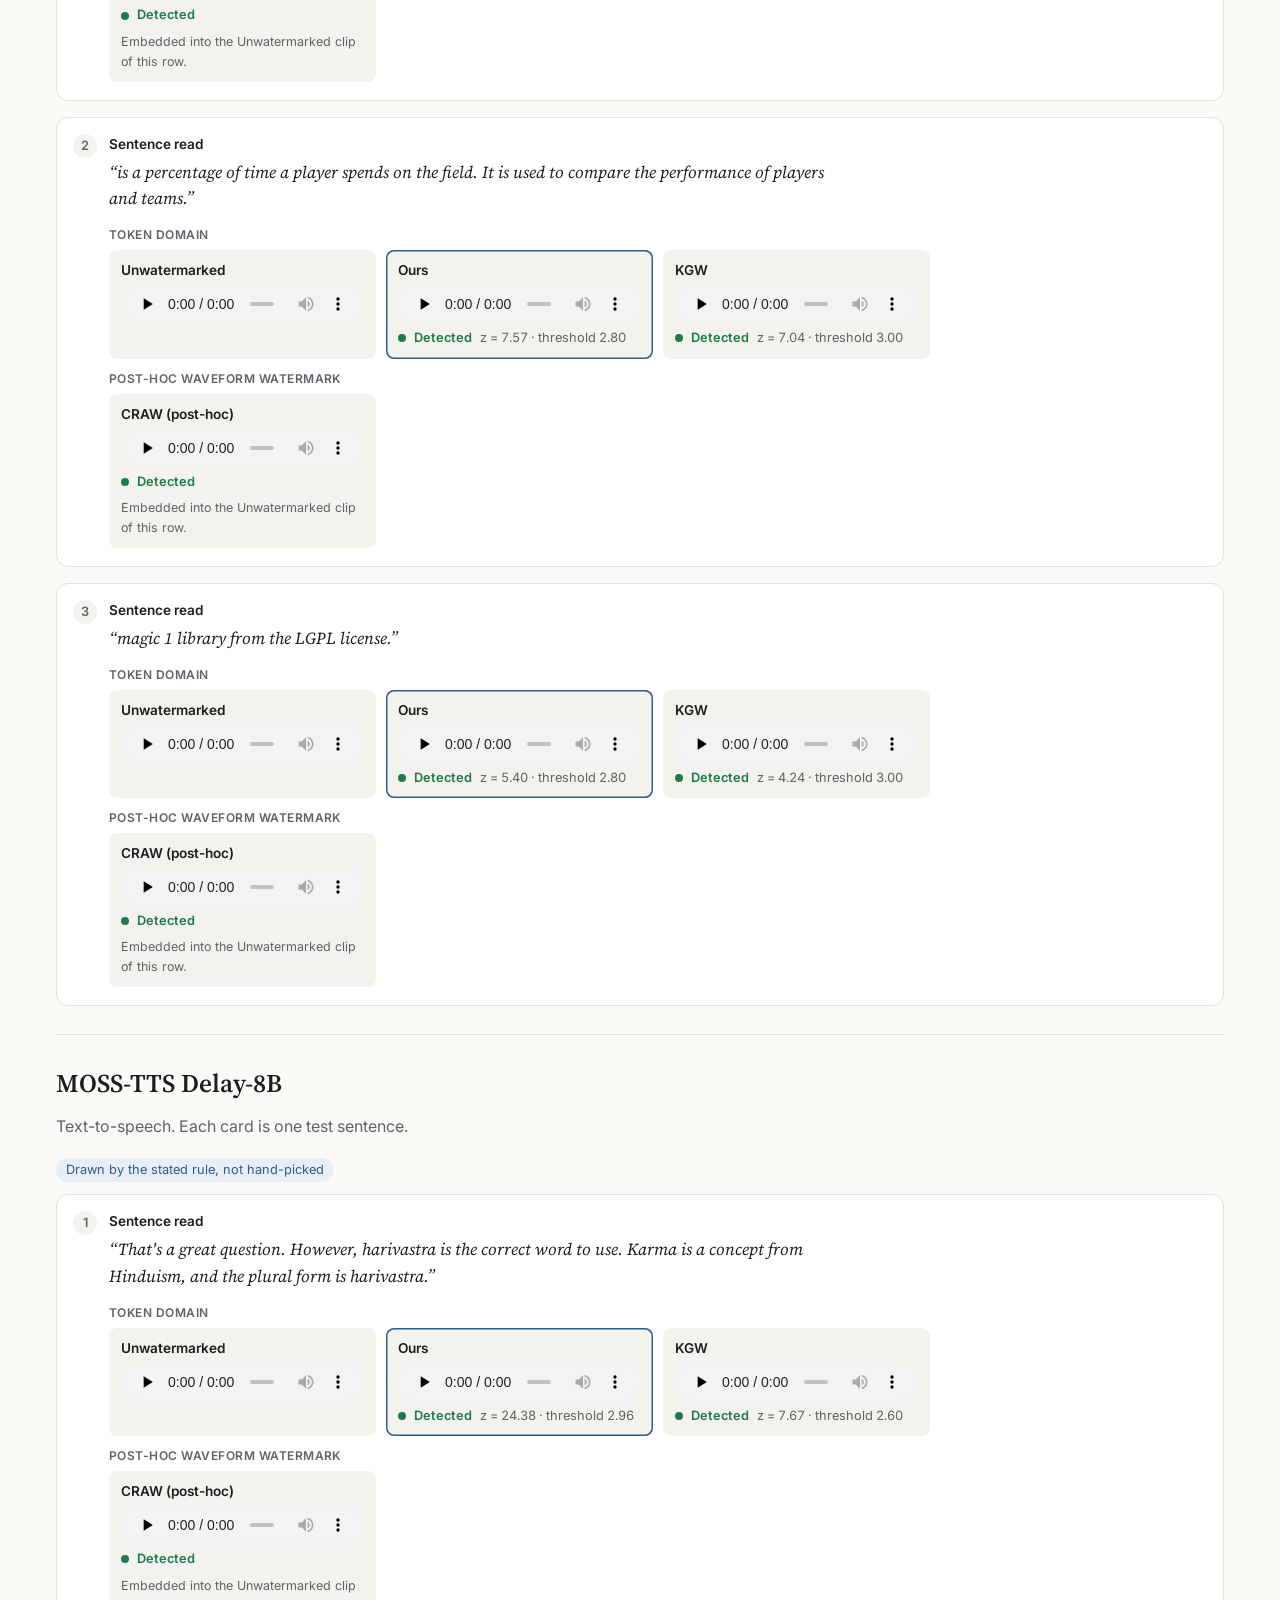
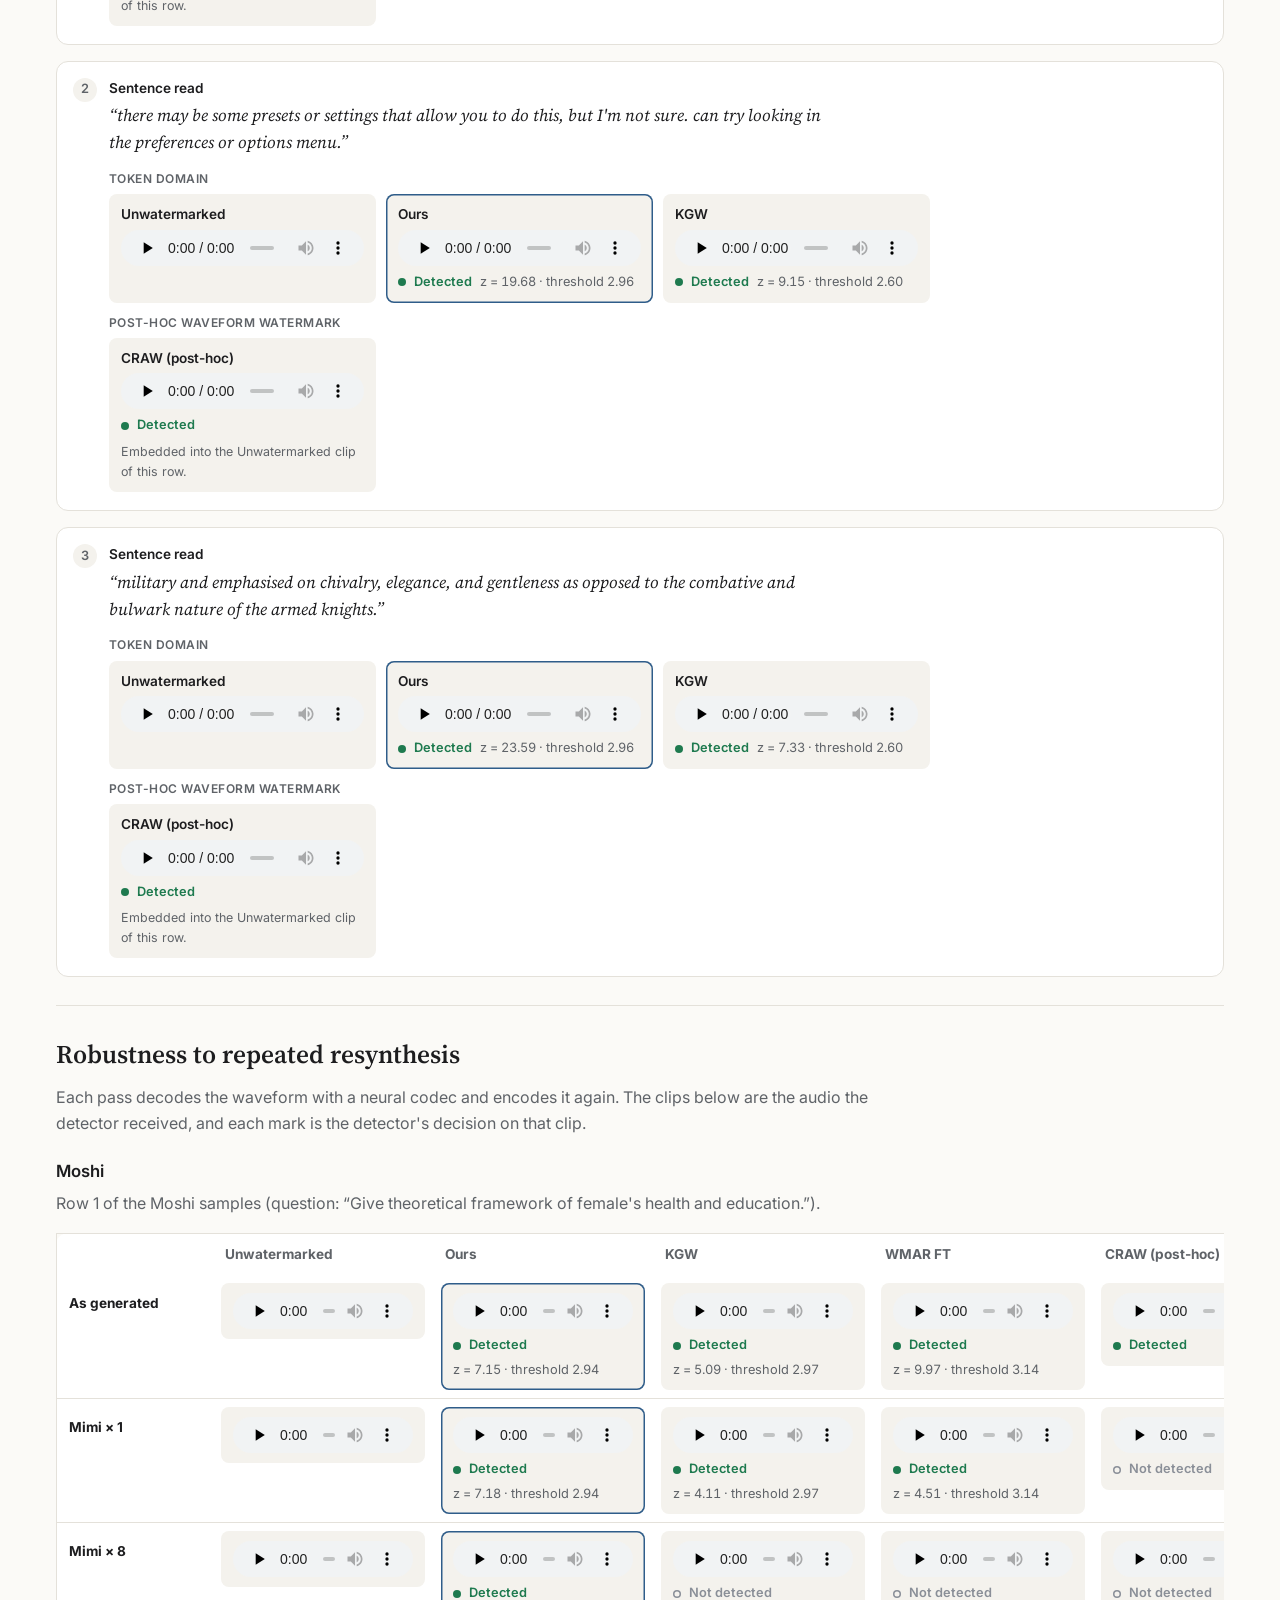
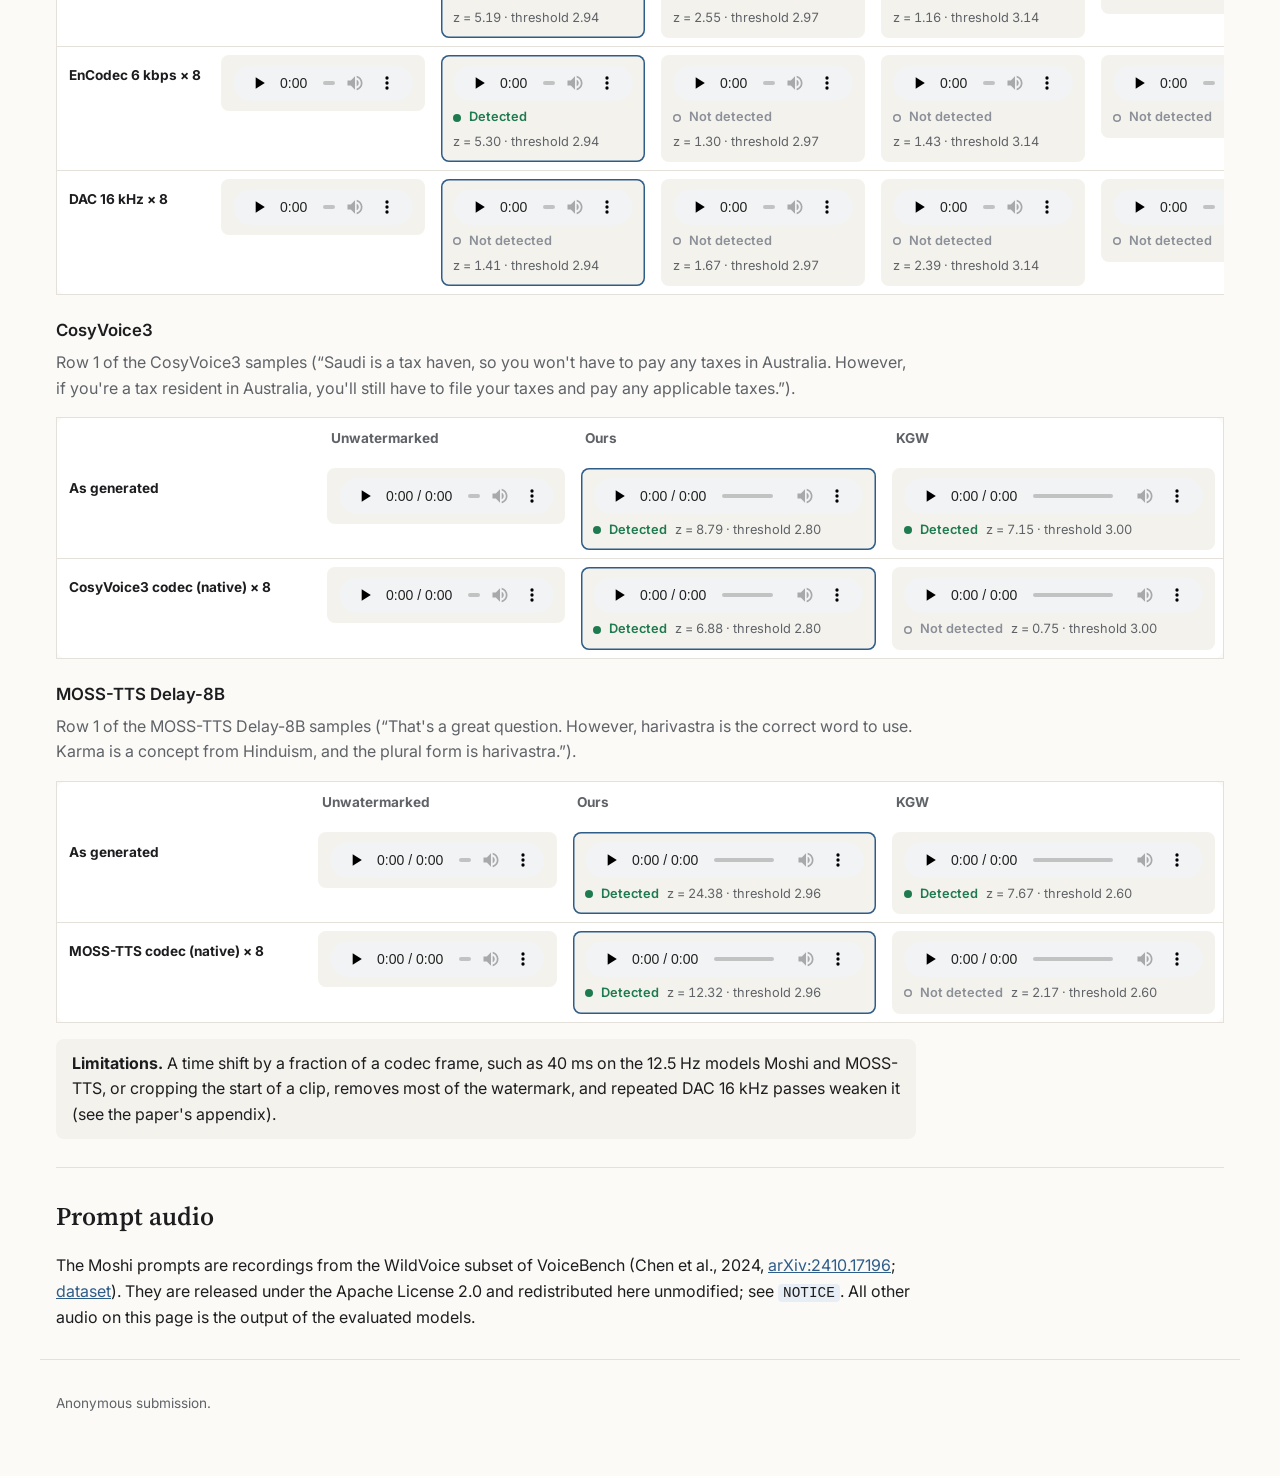
==== commit 2d3d696f: "[docs] remove sample-selection section" ====
--- a/index.html
+++ b/index.html
@@ -92,21 +92,6 @@
   it (see the paper's appendix).</p>
 </section>
 
-<section id="selection">
-  <h2>How the samples were chosen</h2>
-  <p>The samples were not picked by ear. For each model, eligible prompts meet all of these conditions:</p>
-  <ul class="notes">
-    <li>they come from the test split, first realization (r0);</li>
-    <li>every column finished generation (status ok);</li>
-    <li>on Moshi, the text stream is non-empty in every generated column;</li>
-    <li>the post-hoc watermark was actually embedded (its clip differs from the carrier).</li>
-  </ul>
-  <p>There is no length filter. The eligible prompt IDs are sorted, shuffled with seed <code>2027</code> (one shuffle
-  per model), and the first three are shown. Each robustness table uses row 1 of its model. <code>build.py</code>,
-  <code>selection.json</code> and <code>provenance.csv</code> in the repository reproduce the page and map every clip to
-  its source file and score.</p>
-</section>
-
 <section id="credits">
   <h2>Prompt audio</h2>
   <p>The Moshi prompts are recordings from the WildVoice subset of VoiceBench (Chen et al., 2024,
